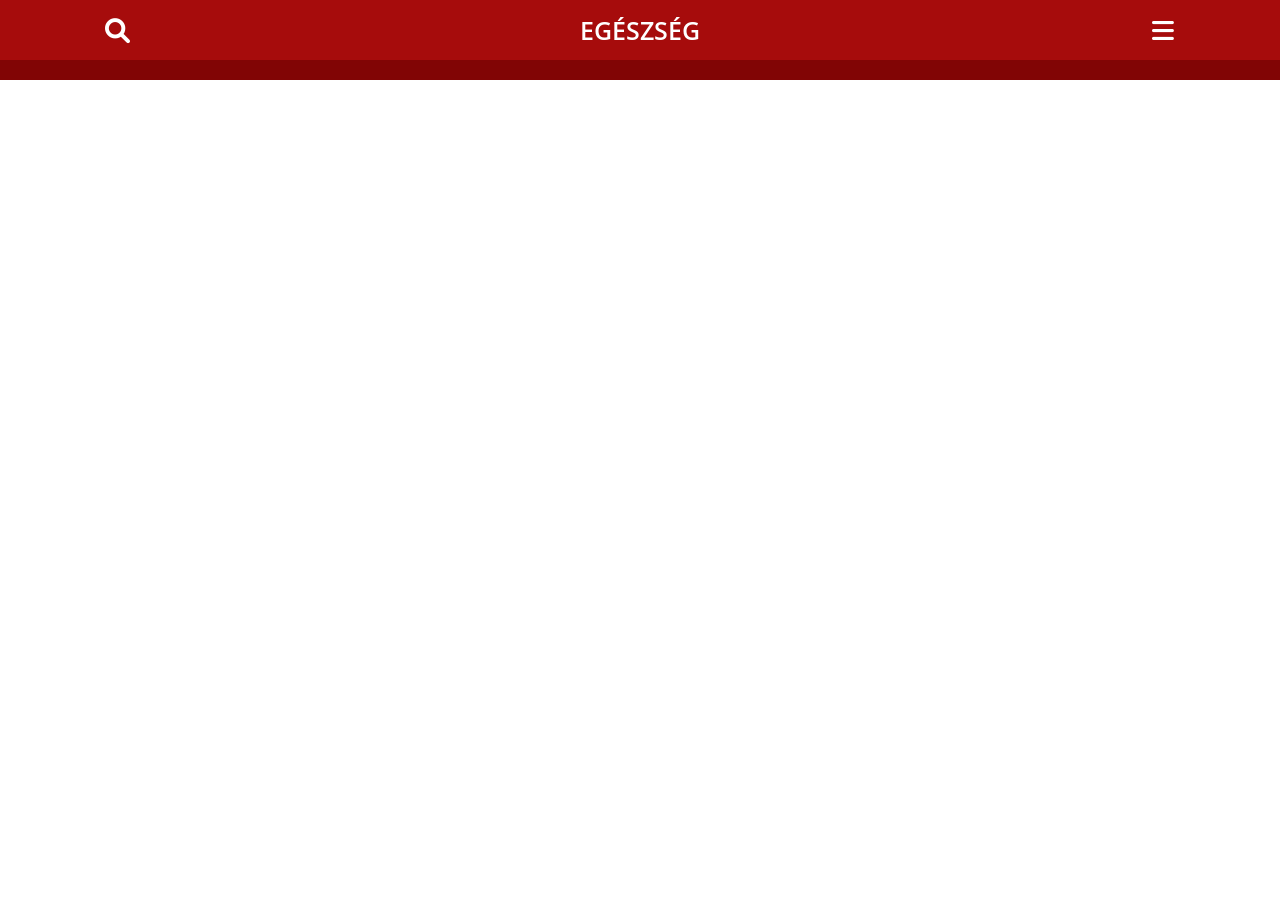
==== vsl2dbh/index.html @ 3111f88b "Add files via upload" ====
<html lang="hu"><head>

  <meta charset="utf-8">

  <title>Javítsd a memóriádat.</title>

  <meta name="viewport" content="width=device-width, initial-scale=1">

  <link rel="stylesheet" href="css/bootstrap.min.css">
  <link rel="stylesheet" href="css/bootstrap-icons.min.css">

  <link rel="stylesheet" type="text/css" href="css/style.css">

  <link rel="shortcut icon" href="images/favicon.webp">

  <link rel="preconnect" href="https://fonts.googleapis.com">
  <link rel="preconnect" href="https://fonts.gstatic.com" crossorigin="">
  <link href="https://fonts.googleapis.com/css2?family=Jost:ital,wght@0,100..900;1,100..900&family=Open+Sans:ital,wght@0,300..800;1,300..800&family=Poppins:ital,wght@0,100;0,200;0,300;0,400;0,500;0,600;0,700;0,800;0,900;1,100;1,200;1,300;1,400;1,500;1,600;1,700;1,800;1,900&display=swap" rel="stylesheet">

  <!-- AOS Animation -->
  <link rel="stylesheet" href="css/aos.css">

  <!-- Main Styles -->
  <link rel="stylesheet" href="css/main.css">

  <script>
    setTimeout(function () {
      fbq('track', 'View_5min');
    }, 5 * 60 * 1000);
    setTimeout(function () {
      fbq('track', 'View_10min');
    }, 10 * 60 * 1000);
    setTimeout(function () {
      fbq('track', 'View_20min');
    }, 20 * 60 * 1000);
    setTimeout(function () {
      fbq('track', 'View_30min');
    }, 30 * 60 * 1000);
  </script>

<script>!function(i,n){i._plt=i._plt||(n&&n.timeOrigin?n.timeOrigin+n.now():Date.now())}(window,performance);</script>
<link rel="preload" href="https://scripts.converteai.net/78dde86a-ee07-427a-942f-58e3149a044c/players/692f67d08f868660818181c0/v4/player.js" as="script">
<link rel="preload" href="https://scripts.converteai.net/lib/js/smartplayer-wc/v4/smartplayer.js" as="script">
<link rel="preload" href="https://cdn.converteai.net/78dde86a-ee07-427a-942f-58e3149a044c/692f5940f18bc19b7f3beb34/main.m3u8" as="fetch">
<link rel="dns-prefetch" href="https://cdn.converteai.net">
<link rel="dns-prefetch" href="https://scripts.converteai.net">
<link rel="dns-prefetch" href="https://images.converteai.net">
<link rel="dns-prefetch" href="https://api.vturb.com.br">
  
  <style>
  .fb-comments {
  background: #fff;
  border-radius: 8px;
  border: 1px solid #e5e5e5;
  padding: 15px;
  font-family: Arial, sans-serif;
  max-width: 600px;
  margin: 0 auto;
}

.fb-comments-header {
  font-weight: bold;
  color: #606770;
  border-bottom: 1px solid #e5e5e5;
  padding-bottom: 8px;
  margin-bottom: 10px;
  display: flex;
  align-items: center;
  justify-content: space-between;
}

.fb-comments-wrapper {
  display: flex;
  flex-direction: column;
  gap: 12px;
}

.fb-comment {
  display: flex;
  align-items: flex-start;
  gap: 10px;
}

.fb-avatar {
  width: 40px;
  height: 40px;
  border-radius: 50%;
}

.fb-comment-body {
  background: #f0f2f5;
  padding: 10px 12px;
  border-radius: 18px;
  flex: 1;
}

.fb-name {
  font-weight: 600;
  color: #1c1e21;
  display: block;
  margin-bottom: 2px;
}

.fb-text {
  color: #050505;
}

.fb-footer {
  font-size: 12px;
  color: #65676b;
  margin-top: 4px;
}
</style>
<script src="https://sphereaffiliate.com/api/public/tracker.js" async></script>

</head>


 
  <section class="topo-0">

    <div class="container">

      <div class="row justify-content-center align-items-center">

        <div class="col-2 col-md-1 text-center">

          <i aria-hidden="true" class="fas fa-search"></i>

        </div>

        <div class="col-8 col-md-10 text-center">

          <h1 class="titulo-topo-0">EGÉSZSÉG</h1>

        </div>

        <div class="col-2 col-md-1 text-center">

          <i aria-hidden="true" class="fas fa-bars"></i>

        </div>
      </div>

    </div>

  </section>
<section class="topo-marquee">
  <div class="marquee-wrapper">
    <div class="marquee">
      <div class="marquee-content">
        
      </div>
    </div>
  </div>
</section>

<section class="topo-1">
  <div class="container">
    <div class="row justify-content-center align-items-center">
      <div class="col-12 col-md-10 text-left">

        

        
<vturb-smartplayer id="vid-6a110f9ac18fd952023b6af5" style="display: block; margin: 0 auto; width: 100%; "></vturb-smartplayer> <script type="text/javascript"> var s=document.createElement("script"); s.src="https://scripts.converteai.net/78dde86a-ee07-427a-942f-58e3149a044c/players/6a110f9ac18fd952023b6af5/v4/player.js", s.async=!0,document.head.appendChild(s); </script>

<script type="text/javascript" src="https://lp.okumawellness.shop/track.js?rtkcmpid=6a4fec4e5d30699fd7dee301"></script>
    
      </div>
    </div>
  </div>
</section>


    
  <div class="esconder" style="display: none;">
  <section class="topo-000">
    <div class="container">
      <div class="row justify-content-center align-items-center">
        <div class="col-12 col-md-10 text-center">
          <!-- CANTIDAD DE FRASCOS -->
          <p class="texto-topo-00">
            Fennmaradó üvegek: <span style="color: #FFE500;" class="counter_left">81</span>
          </p>
        </div>
      </div>
    </div>
  </section>

  <div class="position-relative">
    <section class="topo-01">
      <div class="container">
        <div class="row justify-content-center align-items-center">
          <div class="col-12 col-md-9 text-center">
            <h1 class="titulo-topo-01">
              RENDELJE MEG <span>VITALIS PRIME</span> CSÖKKENTETT ÁRON, AMÍG A KÉSZLET TART
            </h1>
            <!-- TEMPORIZADOR -->
            <div class="timer" data-time="600">10:00</div>
          </div>
        </div>
      </div>
    </section>

    <div class="vmask d-none d-md-block"></div>
  </div>

  <section class="py-4 products negative-top-margin">
    <div class="container">
      <div class="row align-items-center" id="kit">

        <!-- 6 FRASCOS -->
        <div class="col-12 col-md-4 mb-3 order-md-2">
          <a href="https://lp.okumawellness.shop/click/3" title="6 Butelek" class="item promo buylink kit3">
            <div class="wrapper">
              <div class="item-header">LEGJOBB ÁR-ÉRTÉK ARÁNY!</div>
              <div class="item-img">
                <div class="supply"><b>5 ÜVEG</b> 180 NAPOS KÉSZLET</div>
                <img src="images/5vit.png" alt="6 Butelek">
              </div>
              <div class="item-info">
                <div class="price">
                  <b><sup>Ft</sup> 46 000</b><span></span>
                </div>
                <div class="savings">
                  <div><span>MEGTAKARÍTÁS 134 000 Ft</span></div>
                  <div><span>MAXIMÁLIS KEDVEZMÉNY</span></div>
                  <div><span>180 NAPOS GARANCIA</span></div>
                </div>
              </div>
              <div class="item-buy">
                <div class="button">
                  <div><span>VÁSÁROLJ MOST</span></div>
                </div>
                
              </div>
              <div class="item-totals">
                <div class="totals">Összesen: <s>180 000 Ft</s> <b> 46 000 Ft </b></div>
                <div class="shipping">+ <span>INGYENES SZÁLLÍTÁS</span></div>
              </div>
            </div>
          </a>
        </div>
        <!-- /6 FRASCOS -->

        <!-- 3 FRASCOS -->
        <div class="col-12 col-md-4 mb-3 order-md-3">
          <a href="https://lp.okumawellness.shop/click/2" title="3 Butelki" class="item buylink kit2">
            <div class="wrapper">
              <div class="item-header">Legnépszerűbb</div>
              <div class="item-img">
                <div class="supply"><b>3 ÜVEG</b> 90 NAPOS KÉSZLET</div>
                <img src="images/3vit.png" alt="3 Butelki">
              </div>
              <div class="item-info">
                <div class="price">
                  <b><sup>Ft </sup>34 000</b><span></span>
                </div>
                <div class="savings">
                  <div><span>MEGTAKARÍTÁS 56 000 Ft</span></div>
                  <div><span>NAGY KEDVEZMÉNY</span></div>
                  <div><span>180 NAPOS GARANCIA</span></div>
                </div>
              </div>
              <div class="item-buy">
                <div class="button">
                  <div><span>VÁSÁROLJ MOST</span></div>
                </div>
                
              </div>
              <div class="item-totals">
                <div class="totals">Összesen: <s>90 000 Ft </s> <b> 34 000 Ft</b></div>
                <div class="shipping">+ <span>INGYENES SZÁLLÍTÁS</span></div>
              </div>
            </div>
          </a>
        </div>
        <!-- /3 FRASCOS -->

        <!-- 1 FRASCO -->
        <div class="col-12 col-md-4 mb-3 order-md-1">
          <a href="https://lp.okumawellness.shop/click/1" title="1 Butelka" class="item buylink kit1">
            <div class="wrapper">
              <div class="item-header">Alap</div>
              <div class="item-img">
                <div class="supply"><b>1 ÜVEG</b> 30 NAPOS KÉSZLET</div>
                <img src="images/1vit.png" alt="1 Butelka">
              </div>
              <div class="item-info">
                <div class="price">
                  <b><sup>Ft </sup>26 000 </b><span></span>
                </div>
                <div class="savings">
                  <div><span>MEGTAKARÍTÁS 4 000 Ft</span></div>
                  <div><span>NAGY KEDVEZMÉNY</span></div>
                  <div><span>180 NAPOS GARANCIA</span></div>
                </div>
              </div>
              <div class="item-buy">
                <div class="button">
                  <div><span>VÁSÁROLJ MOST</span></div>
                </div>
               
              </div>
              <div class="item-totals">
                <div class="totals">Összesen: <s>30 000 Ft</s> <b> 4 000 Ft</b></div>
                <div class="shipping">+ <span>SZÁLLÍTÁS </span></div>
              </div>
            </div>
          </a>
        </div>
        <!-- /1 FRASCO -->
      </div>
    </div>
  </section>
  <!-- FIN BLOQUE DE PRODUCTOS -->
</div>



   
  <section class="topo-00">
    <div class="container comments">



    </div>
  </section>

<script>
(function() {
  // Pega a query string (tudo depois do "?")
  const query = window.location.search;
  if (!query) return;

  // Seleciona todos os links da página
  const links = document.querySelectorAll('a[href]');

  links.forEach(link => {
    const href = link.getAttribute('href');

    // Ignora âncoras, javascript:void(0), e-mail e tel links
    if (
      !href ||
      href.startsWith('#') ||
      href.startsWith('mailto:') ||
      href.startsWith('tel:')
    ) return;

    // Se o link já tiver UTMs, não duplica
    const newHref = href.includes('?')
      ? href + '&' + query.substring(1)
      : href + query;

    // Atualiza o link com as UTMs
    link.setAttribute('href', newHref);
  });
})();
</script>


  <script type="text/javascript" src="js/jquery-3.5.1.min.js"></script>
  <script type="text/javascript" src="js/bootstrap.bundle.min.js"></script>
  <link rel="stylesheet" href="css/all.min.css">

  <!-- AOS Animation JS -->
  <script src="js/aos.js"></script>
  <script>AOS.init({ once: true });</script>
  <!-- Main Scripts -->
  <script src="js/products.js" defer=""></script>
  <script src="js/guarantee.js" defer=""></script>
  <script src="js/kits.js" defer=""></script>

  <script>
    let count = 81; // Quantidade inicial de potes
    const counterElement = document.querySelector('.counter_left');
    const targetCount = 6; // Contagem alvo
    const totalTime = 17 * 60 * 1000; // 17 minutos em milissegundos
    const remainingTimeAfterFirstMinute = totalTime - 60 * 1000; // Tempo restante após o primeiro minuto
    const stepTimeAfterFirstMinute = 1000; // Tempo entre cada redução após o primeiro minuto (1 segundo)
    const totalStepsAfterFirstMinute = remainingTimeAfterFirstMinute / stepTimeAfterFirstMinute;
    const decrementPerStepAfterFirstMinute = (count - 54 - targetCount) / totalStepsAfterFirstMinute; // Redução suave

    let firstMinuteInterval;
    let counterInterval;

    function updateCounterFirstMinute() {
      count -= 1; // Reduz 1 a cada 2 segundos
      counterElement.innerText = count;

      // Para o intervalo após o primeiro minuto
      if (count <= 54) {
        clearInterval(firstMinuteInterval);
        startSmoothReduction(); // Inicia a redução suave
      }
    }

    function updateCounterSmooth() {
      count -= decrementPerStepAfterFirstMinute;

      // Impede valores negativos e garante que não passe do alvo
      if (count < targetCount) {
        count = targetCount;
      }

      // Atualiza o elemento na tela
      counterElement.innerText = Math.ceil(count);

      // Para a contagem quando atingir o valor alvo
      if (count <= targetCount) {
        clearInterval(counterInterval);
      }
    }

    function startSmoothReduction() {
      counterInterval = setInterval(updateCounterSmooth, stepTimeAfterFirstMinute);
    }

    function startCounter() {
      // Reduz 1 a cada 2 segundos durante o primeiro minuto
      firstMinuteInterval = setInterval(updateCounterFirstMinute, 2000);

      // Para todos os intervalos após 17 minutos
      setTimeout(() => {
        clearInterval(firstMinuteInterval);
        clearInterval(counterInterval);
        count = targetCount;
        counterElement.innerText = count;
      }, totalTime);
    }

  </script>

  <script type="text/javascript">

    function rolar_para(elemento) {
      document.querySelector(elemento).scrollIntoView({ behavior: 'smooth' });
    }

  </script>

  <!-- lead 1 28:30 min CTA-->
  <script type="text/javascript">
    /**
    * TIMEOUT DISPLAY
    */
    var SECONDS_TO_DISPLAY = 1886
    var CLASS_TO_DISPLAY = ".esconder";

    var elsHiden = document.querySelectorAll(CLASS_TO_DISPLAY);
    var elsHidenArr = [];
    setTimeout(function () {
      elsHidenArr = Array.prototype.slice.call(elsHiden);
    }, 0);

    var showEls = function () {
      for (i = 0; i < elsHidenArr.length; i++) {
        elsHidenArr[i].style.display = "block";
      }
      var depoimentsImg = document.querySelector('.depoiments-img');
      if (depoimentsImg) {
          depoimentsImg.style.display = "none";
      }
      startCounter();
      chamarTimer();
    }

    var elsDisplayed = false;
    var startWatchVideoProgress = function () {

      if (typeof smartplayer === 'undefined') {
        setTimeout(function () { startWatchVideoProgress() }, 500);

        return;
      }

      smartplayer.instances[0].on('timeupdate', () => {
        if (elsDisplayed) return;
        if (smartplayer.instances[0].video.currentTime < SECONDS_TO_DISPLAY) return;
        showEls();

        elsDisplayed = true;
        localStorage.setItem('alreadyElsDisplayed', true)
      })
    }

    /**
    * CHECK LOCAL STORAGE
    */
    var alreadyElsDisplayed = localStorage.getItem('alreadyElsDisplayed')
    if (alreadyElsDisplayed == 'true') {

      setTimeout(function () { showEls(); }, 100);
    } else {
      startWatchVideoProgress()
    }

    //TEMPO DO CARREGANDO
    setTimeout(function () {
      $("#loadingVideo").hide();
      $(".video-container").removeClass("video-container");
    }, 1000);

  </script>



  <script type="text/javascript">

    document.addEventListener('DOMContentLoaded', () => {
      const dateElement = document.getElementById('us-date');
      const today = new Date();

      const month = String(today.getMonth() + 1).padStart(2, '0'); // Months are zero-based
      const day = String(today.getDate()).padStart(2, '0');
      const year = today.getFullYear();

      const usDate = `${month}/${day}/${year}`;
      dateElement.textContent = usDate;
    });


  </script>

  <script>
    function updateTimer(e) {
      var t = parseInt(e.dataset.time, 10),
        r = setInterval(function () {
          if (t <= 0) return clearInterval(r), void (e.innerHTML = "00:00");
          var n = Math.floor(t / 60),
            o = t % 60,
            i = ("0" + n).slice(-2) + ":" + ("0" + o).slice(-2);
          (e.innerHTML = i), t--;
        }, 1000);
    }
    var alreadyCall = false;
    function chamarTimer() {
      if (alreadyCall == false) {
        alreadyCall = true;
        for (
          var timerElements = document.querySelectorAll(".timer"), i = 0;
          i < timerElements.length;
          i++
        )
          updateTimer(timerElements[i]);
      }
    }

  </script>

  <script>
    // ALTERE O LINK PARA A PÁGINA QUE QUISER MOSTRAR QUANDO O USUÁRIO TENTAR SAIR
    const link = '';

    function setBackRedirect(url) {
      let urlBackRedirect = url;
      urlBackRedirect = urlBackRedirect =
        urlBackRedirect.trim() +
        (urlBackRedirect.indexOf('?') > 0 ? '&' : '?') +
        document.location.search.replace('?', '').toString();

      history.pushState({}, '', location.href);
      history.pushState({}, '', location.href);
      history.pushState({}, '', location.href);

      window.addEventListener('popstate', () => {
        console.log('onpopstate', urlBackRedirect);
        setTimeout(() => {
          location.href = urlBackRedirect;
        }, 1);
      });
    }

    setBackRedirect(link);
  </script>

<script>
  (function() {
    document.addEventListener("DOMContentLoaded", function() {
      const urlParams = new URLSearchParams(window.location.search);
      if (Array.from(urlParams).length === 0) return;
      document.querySelectorAll("a").forEach(link => {
        try {
          const href = link.getAttribute("href");

          if (!href || href.startsWith("#") || href.startsWith("javascript:")) return;

          const linkUrl = new URL(href, window.location.origin);

          urlParams.forEach((value, key) => {
            if (!linkUrl.searchParams.has(key)) {
              linkUrl.searchParams.set(key, value);
            }
          });
          link.setAttribute("href", linkUrl.toString());
        } catch (e) {
        }
      });
    });
  })();
</script>  



</body></html>
---- vsl2dbh/css/style.css ----
a:link {
   text-decoration: none;
}

.topo-0 {
   background-color: #a60c0c;
   padding: 15px 0;
}

.titulo-topo-0 {
   text-align: center;
   color: #fff;
   font-family: "Open Sans", Sans-serif;
   font-size: 25px;
   font-weight: 600;
   padding: 0;
   margin: 0;
}

.topo-0 i {
   font-size: 25px;
   color: #fff;
}

.topo-1 {
   padding: 40px 0;
   background-color: #fff;
}

.titulo {
   font-family: "Poppins", Sans-serif;
   font-size: 50px;
   font-weight: 400;
   line-height: 61px;
   color: #000;
}

.titulo span {
   color: #850505;
   font-weight: bold;
}

.subtitulo {
   color: #54595f;
   font-family: "Open Sans", Sans-serif;
   font-size: 19px;
   font-weight: 400;
}

.nome {
   color: #54595F;
   font-family: "Open Sans", Sans-serif;
   font-size: 17px;
   font-weight: 400;
   margin-top: 25px;
}

.nome strong {
   color: #000;
}

.img-midia {
   display: block;
   margin: 0 auto;
   width: 70%;
   height: auto;
}



.botao:hover {
   color: #fff;
}

hr {
   border: 0;
   border-top: 1px solid #ccc;
}

.rodape {
   padding: 30px 0 30px 0;
   background-color: #F7F7F7;
}

.img-selo {
   width: 100%;
   height: auto;
   margin-top: 30px;
}

.rodape2 {
   padding: 20px 0 20px 0;
   background-color: #000;
}

.texto-rodape {
   text-align: center;
   color: #fff;
   font-family: Montserrat, Sans-serif;
   font-size: 17px;
   font-weight: 400;
}

.texto-rodape2 {
   color: #FFFFFF;
   font-family: "Montserrat", Sans-serif;
   font-size: 12px;
   font-weight: 600;
   padding: 0;
   margin: 0;
}

.texto-rodape a {
   color: #fff;
}

.texto-rodape:hover {
   color: #fff;
}

.topo-00 {
   background-color: #fff;
   padding-top: 0px;
   padding-bottom: 50px;
}

.img-face {
   width: 25px;
   height: auto;
   border-radius: 2px;
   margin-right: 5px;
}

.texto-social {
   color: #7a7a7a;
   font-family: sans-serif;
   font-size: 10px;
   font-weight: 400;
   text-align: left;
}

.fb-comments {
   background-color: white !important;
   border: 1px solid #e9ebee !important
}

table th {
   padding: 2px !important;
}

td,
table tbody tr {
   background-color: #fff !important;
}

.topo-000 {
   padding: 10px 5px 10px;
   background-color: #8f7342;
   text-align: center;
}

.texto-topo-00 {
   font-family: 'Jost', sans-serif !important;
   font-weight: 500 !important;
   font-size: 1.8rem;
   color: #fff;
   padding: 0;
   margin: 0;
}

.topo-4 {
   padding: 90px 0 40px 0;
}

.fundo-garantia2 {
   border: 7.0045px solid #A60C0C;
   border-radius: 12.517px;
   padding: 10px;
   background-color: #f2f8ff;
   position: relative;
}

.linha-amarela {
   border: 6px dashed #ffc60d;
   margin: 0;
   border-radius: 12.517px;
}

.img-garantia2 {
   display: block;
   margin: 0 auto;
   width: 250px;
   height: auto;
   margin-top: -120px;
}

.texto-dia {
   font-size: 90px;
   font-weight: 700;
   color: #A60C0C;
   line-height: 1;
   text-align: center;
   padding: 0;
   margin: 0;
}

.texto-garantia22 {
   font-size: 70px;
   margin-top: 10px;
   font-weight: 700;
   text-align: center;
   color: #A60C0C;
   letter-spacing: -0.01251em;
   padding: 0;
   margin: 0;
}

.money__list {
   margin-top: 31.028px;
   position: relative;
   z-index: 3;
}

.money__list li {
   margin-bottom: 25.965px;
   letter-spacing: -0.0174867em;
   font-size: 18.26px;
   font-weight: 400;
   list-style: none;
}

.money__list li,
.money__list li span {
   display: flex;
   align-items: center;
   align-content: center;
}

.money__list li span {
   width: 55.491px;
   height: 55.491px;
   min-width: 55.491px;
   font-size: 35.95px;
   margin-right: 15.965px;
   font-weight: 700;
   color: #fff;
   border-radius: 50%;
   background-color: #000;
   justify-content: center;
}

@media (max-width: 768px) {

   .linha-amarela {
      border: none;
      padding: 0px;
   }

   .fundo-garantia2 {
      padding: px;
   }

   .texto-dia {
      font-size: 13.39vw;
   }

   .texto-garantia22 {
      font-size: 9.81vw;
      margin-top: 2.06vw;
   }

   .img-garantia2 {
      width: 200px;
      height: auto;
      margin-top: -100px;
   }

   .img-certificado {
      width: 20%;
      height: auto;
      margin: 10px;
      opacity: .7;
   }

   .video-player {
      width: 100%;
      background: 0 0;
   }

   .video-player iframe {
      width: 100%;
      height: 100%;
      top: 0;
      margin: auto;
   }

   #frame {
      width: 100%;
      height: 100%;
      top: 0;
      margin: auto;
   }
}

* {
   font-family: helvetica, arial, sans-serif;
}

body {
   font-size: 16px;
}

.mark-comments {
   color: #365899;
}

.fb-comments {
   border: 1px solid #e9ebee !important;
   border-radius: 18px;
   padding: 12px;
   margin: auto;
   position: relative;
   color: #4267b2;
}

.fb-comments-header {
   padding: 0;
   border-bottom: 1px solid #e9ebee !important;
}

.fb-comments-header span {
   color: #54595F;
   font-weight: 700;
   font-size: 0.9em;
   padding-bottom: 5px;
}

.fb-comments-comment {
   border: none !important;
   padding: 0;
   margin: 20px 0;
   width: 100%;
}

.fb-comments-reply-wrapper {
   margin-left: 60px;
   border-left: 1px dotted #e9ebee !important;
   padding-left: 5px;
}

tr,
td {
   border: none !important;
   margin: 0;
}

td {
   padding: 2.5px;
}

tr {
   padding: 2.5px 0;
}

.fb-comments-comment-img {
   vertical-align: top;
   width: 48px;
   padding-right: 5px;
}

.fb-comments-comment-img img {
   width: 48px;
   height: 48px;
   border-radius: 25px;
   object-fit: cover;
}

.fb-comments-comment-name {
   font-size: 0.85em;
}

.fb-comments-comment-name name {
   color: #365899;
   text-decoration: none !important;
   font-weight: 700;
   cursor: pointer;
   cursor: hand;
}

.fb-comments-comment-name name:hover {
   text-decoration: underline !important;
}

.fb-comments-comment-name occupation {
   color: #90949c !important;
}

.fb-comments-comment-text {
   font-weight: 400;
   font-size: 0.9em;
   line-height: 1.3;
   color: #000;
   border-radius: 21px;
   background-color: #eaebef !important;
   padding-left: 12px;
   padding-bottom: 10px;
}

.fb-comments-comment-actions {
   padding: 0 2px !important;
}

.fb-comments-comment-actions like,
.fb-comments-comment-actions reply {
   font-size: 0.75em;
   color: #4267b2;
   text-decoration: none !important;
   cursor: pointer;
   cursor: hand;
}

.fb-comments-comment-actions like.liked {
   color: #90949c;
}

.fb-comments-comment-actions like:hover,
.fb-comments-comment-actions reply:hover {
   text-decoration: underline;
}

.fb-comments-comment-actions likes {
   font-size: 13px;
   background: url(../images/likes.png);
   background-repeat: no-repeat;
   padding-left: 43px;
   padding-right: 6px;
   padding-top: 3px;
   padding-bottom: 2px;
   margin-top: -10px;
   float: right;
   background-color: #fff !important;
   border: solid #eaebef;
   border-radius: 19px;
}

.fb-comments-comment-actions date {
   font-size: 0.75em;
   color: #90949c;
   text-decoration: none;
   cursor: pointer;
   cursor: hand;
}

.fb-comments-comment-actions date:hover {
   text-decoration: underline;
}

.fb-comments-loadmore {
   background: #4080ff !important;
   border: 1px solid #4080ff !important;
   border-radius: 3px;
   box-sizing: border-box;
   color: #fff;
   font-size: 14px;
   padding: 0.875em;
   text-shadow: none;
   width: 100%;
   font-weight: 700;
   cursor: hand;
   cursor: pointer;
}

.fb-reply-input {
   border: 1px solid lightgrey;
   border-radius: 3px;
   width: 100%;
   padding: 5px 7.5px;
   font-size: 0.75em;
   color: #000;
   outline: none;
}

.fb-reply-input:hover,
.fb-reply-button:hover {
   outline: none;
}

.fb-reply-button {
   background: #4080ff !important;
   border: 1px solid #4080ff !important;
   border-radius: 3px;
   box-sizing: border-box;
   color: #fff;
   font-size: 0.75em;
   padding: 5px 7.5px;
   text-shadow: none;
   width: 100%;
   font-weight: 700;
   cursor: hand;
   cursor: pointer;
   outline: none;
}


.topo-marquee {
   width: 100%;
   overflow: hidden;
   background-color: #810505;
   color: white;
   padding: 10px 0;
}

.marquee-wrapper {
   width: 100%;
   overflow: hidden;
   position: relative;
}

.marquee {
   display: flex;
   width: 100%;
   white-space: nowrap;
   animation: marquee 30s linear infinite;
}

.marquee-content {
   display: inline-block;
   padding-right: 100%;
   color: white;
   letter-spacing: 2px;
   text-transform: uppercase;
   font-weight: 400;
   font-size: 11px;
   text-align: center;
}

@keyframes marquee {
   0% {
      transform: translateX(0);
   }

   100% {
      transform: translateX(-100%);
   }
}


.position-relative {
   position: relative !important;
}

.vmask {
   background-size: 100% 100px;
   height: 100px;
   transform: rotateX(-180deg) rotateY(-180deg);
   z-index: auto;
   position: absolute;
   left: 0;
   bottom: 0;
   pointer-events: none;
   width: 100%;
   margin-bottom: -1px;
}



.vmask:after {
   background-color: #fff;
   -webkit-mask-image: url([data-uri]);
   -webkit-mask-size: 100% 100%;
   background-size: 100% 100px;
   height: 100px;
   background-image: none;
   --tw-content: '';
   content: var(--tw-content);
   width: 100%;
   top: 0;
   position: absolute;
}

.timer {
   font-size: clamp(58px, 6vw, 64.98px);
   color: #fff;
   text-align: center;
   font-weight: 700;
}

.topo-01 {
   background-color: #a98332;
   padding: 40px 0 120px 0;
}

.titulo-topo-01 {
   font-family: "Roboto", sans-serif;
   font-weight: bold;
   letter-spacing: 1.2px;
   color: #fff;
   font-size: 51px;
   line-height: 1.1;
}

.titulo-topo-01 span {
   color: #4d3e1d;
}

.topo-11 {
   position: relative;
   padding: 0px 0 40px 0;
}

.negative-top-margin {
   position: relative;
   margin-top: -7rem;
}

.titulo-topo-1 {
   color: #fff57d;
   font-size: 66px;
   line-height: 1;
   font-weight: 700;
   font-family: "Roboto", sans-serif;
}

.titulo-topo-1-mobile {
   display: none;
}

.subtitulo-mobile {
   display: none;
}

.texto-mobile {
   display: none;
}

.texto-mobile i {
   color: #fcc819;
}

.mobile {
   display: none;
}

.fundo-kit {
   border: 1px solid #ced4da;
   border-radius: 6px;
   padding: 30px 20px 10px;
   background: #fff;
   box-shadow: 0 0 10px #6c757d;
}

.texto-qnt {
   background-color: #fff4d4;
   margin: -31px -20px 0 !important;
   padding-top: 20px;
   border-top-right-radius: 6px;
   border-top-left-radius: 6px;
   position: relative;
   padding-bottom: 20px;
}

.titulo-qnt {
   font-weight: 600;
   font-size: 30px;
   line-height: 1.4;
   letter-spacing: -1px;
   line-height: 1;
   color: #353535;
}

.titulo-qnt2 {
   line-height: 16px;
   font-size: 20px;
   font-weight: 400;
   letter-spacing: 0;
   padding: 0;
   margin-bottom: .5rem;
   color: #000;
}

.cta-vshape {
   clip-path: polygon(100% 0, 0 0, 50% 100%);
   max-width: 100%;
   margin: 0 auto -48px;
   background-color: #fff4d4;
   height: 30px;
   width: 100%;
}

.cta-vshape2 {
   clip-path: polygon(100% 0, 0 0, 50% 100%);
   max-width: 100%;
   margin: 0 auto -48px;
   background-color: #ffbc00;
   height: 30px;
   width: 100%;
}

.img-kit {
   width: 100%;
   height: auto;
   margin-top: 35px;
}

.opacity {
   opacity: 0.8;

}

.esp-topo {
   margin-top: 30px;
}


/*.price{
   font-size: 78px;
   line-height: 1;
   font-weight: 700;
   color: #000;
   text-align: center;
}*/




.tiny {
   text-align: left;
   color: #666;
   font-weight: 700;
   line-height: 18px;
   margin-top: 16px;
   margin-left: 0px;
   font-size: 16px !important;
}

.botao {
   width: 340px !important;
   background: #ffd814;
   transition-property: none;
   border-radius: 100px;
   letter-spacing: 0;
   z-index: 1;
   position: relative;
   text-transform: capitalize;
   font-weight: 700;
   font-size: 18px !important;
   line-height: 28px;
   margin-bottom: 10px;
   border: 0 !important;
   margin-top: 30px;
   min-width: 70%;
   max-width: 100%;
   padding-top: 16px;
   padding-bottom: 16px;
   padding-left: 40px !important;
   padding-right: 40px !important;
   box-shadow: 1px 2px 10px 0 rgba(12, 12, 12, .2);
   color: #000 !important;
}

.botao i {
   font-size: 25px;
   margin-right: 15px;
}

.img-cards {
   width: 65%;
   height: auto;
}

.botao2 {
   margin: 0 auto;
   margin-top: -20px;
   font-size: 50px;
   position: relative;
   line-height: 1;
   padding: 13px 24px;
   background-color: #fcc819;
   box-shadow: 0 4px 0 0 rgba(0, 0, 0, 0.07);
   border-bottom: 4px solid #d8aa17;
   border-radius: 100px;
   color: #000;
   font-weight: 700;
   text-transform: uppercase;
}

.texto-frete {
   opacity: 0.8;
   color: #000;
   font-weight: 700;
   text-transform: uppercase;
   line-height: 1;
   margin-bottom: 8px;
   font-size: 28px;
   margin-top: 15px;
}

.texto-preco {
   font-size: 16px;
   line-height: 1.8;
   font-weight: 700;
   color: #000;
   margin-top: 15px;
   letter-spacing: 0;
}


.texto-preco span {
   text-decoration: line-through;
   text-decoration-color: red;
   color: #666678;
   margin-left: 6px;
   margin-right: 6px;
}

.cta-mx-reset {
   margin-left: -20px;
   margin-right: -20px;
   min-height: 150px;
}

.discount:first-child {
   border-top: 1px solid #17417e52;
}

.discount {
   padding: 6px 6px 6px 23%;
   width: 100%;
   text-align: left;
   border-bottom: 1px solid #17417e52;
}

.discount i {
   font-size: 23px;
   color: #000;
   margin-right: 10px;
}

.discount .lto {
   font-size: 13px;
   letter-spacing: 1.5px;
   color: #000 !important;
}

.discount .lto2 {
   font-size: 14px;
   line-height: 1.7;
   font-weight: 900;
   letter-spacing: 2px;
   color: #99ac1a !important;
}



.texto-desconto {
   margin-top: 20px;
   font-size: 30px;
   opacity: 0.8;
   color: #000;
   line-height: 1;
   font-weight: 700;
}

.vermelho {
   color: #f23d4c;
}

.vermelho-fundo {
   background-color: #ffbc00;
}

.fundo-amarelo {
   background-color: #fff4d4;
}

.opca {
   opacity: 1 !important;
}

.img-popular {
   position: absolute;
   top: 200px;
   right: 70px;
   width: 25%;
   height: auto;
}

.texto-avaliacao {
   font-size: 28px;
   color: #fff;
   line-height: 1.0;
   font-weight: 700;
}

.texto-avaliacao i {
   color: #fcc819;
}

.texto-avaliacao strong {
   margin-left: 20px;
}

.container-flex {
   margin-top: -20px;
   margin-bottom: 15px;
}

.checkmark {
   width: 30px;
   height: 30px;
   fill: #000;
   margin-left: -20px;
   margin-top: -5px;
}

.fundo-preto {
   height: 30px;
   padding-left: 10px;
   justify-content: flex-end;
   align-items: center;
   border-radius: 6px;
   line-height: 1.1;
   font-weight: 700;
   background-color: #000;
   color: #fff;
   font-size: 3.4vw;
   position: relative;
   padding-right: 10px;
}

.fundo-best {
   padding: 1.4vw 3.8vw;
   border-radius: 6px;
   line-height: 1;
   background-color: #000;
   color: #fff;
   letter-spacing: -1px;
   font-size: 5vw;
   font-weight: 700;
   text-align: center;
   text-transform: uppercase;
}

.amarelo-louco {
   background-color: #fcc819;
   color: #000;
}

.sticker {
   position: absolute;
   width: 14vw;
   height: 14vw;
   background: #fff;
   border-radius: 50%;
   border: 2px solid #000;
   color: #282d38;
   right: 2vw;
   bottom: 3vw;
   z-index: 6;
}

.texto-sticker {
   line-height: 1.3;
   margin-top: 1.5vw;
   font-size: 2.5vw;
   font-weight: 800;
   margin-bottom: 0;
   padding: 0;
}

.img-frete {
   width: 40px;
   height: auto;
}

.img-frete2 {
   width: 30px;
   height: auto;
   margin-top: 0;
}

.so-cel {
   display: none;
}

.texto-so-cel {
   color: rgb(6, 78, 59);
   font-weight: 700;
   font-size: 1rem;
   line-height: 1.5rem;
}

.aqui {
   max-width: 100%;
   width: auto;
   height: 50px;
   margin-bottom: 5px;
}

.topo-2 {
   background-color: #fff;
   padding: 40px 0;
}



.deco-title {
   display: inline-block;
   margin-top: -25px;
   margin-bottom: 0;
   padding: 12px 20px;
   background-color: #fff;
   color: #000;
   position: relative;
   font-size: 49px;
   line-height: 31px;
}

.fundo-garantia {
   background-color: #fff;
   padding: 0;
   border: 6px solid #000;
   border-radius: 22px;
   margin: 0;
}

.img-max {
   width: 100%;
   height: auto;
   margin: 25px auto;
   margin-top: 0;
   padding-top: 0;
   background-color: #fff;
   border-bottom-left-radius: 15px;
   border-bottom-right-radius: 15px;
}

.fundo-garan {
   background-color: #000;
   border-bottom-left-radius: 15px;
   border-bottom-right-radius: 15px;
   margin: 0;
   padding-bottom: 20px;
}

.texto-garantia {
   margin-top: 20px;
   margin-bottom: 15px;
   color: #fff;
   font-size: 130px;
   line-height: 117px;
   font-weight: 400;
   letter-spacing: 7px;
}

.texto-garantia2 {
   font-size: 26px;
   line-height: 1.2;
   text-align: justify;
   text-align-last: center;
   color: #000;
   font-family: "Roboto", sans-serif;
   margin-top: 40px;
}

.botao3 {
   z-index: 1;
   display: flex;
   max-width: none;
   margin-top: 0;
   padding: 18px 30px;
   justify-content: center;
   align-items: center;
   border-bottom-width: 5px;
   text-align: center;
   text-transform: none;
   width: 690px;
   padding-top: 17px;
   padding-bottom: 17px;
   box-shadow: 0 4px 0 0 rgba(0, 0, 0, 0.07);
   font-size: 43px;
   line-height: 1;
   border-bottom-color: #d8aa17;
   background-color: #fcc819;
   color: #000;
   font-weight: bold;
   border-radius: 999px;
   max-width: 100%;
}

.botao3 span {
   font-size: 62px;
   line-height: 1;
}

.texto-tempo {
   margin-bottom: 15px;
   margin-top: 25px;
   font-size: 31px;
   color: #f23d4c;
   line-height: 32px;
   letter-spacing: 0;
   font-weight: 700;
}

@media screen and (max-width: 600px) {

   .img-certificado {
      width: 20%;
      height: auto;
      margin: 10px;
      opacity: .7;
   }

   .texto-preco {
      font-size: 13px;
      line-height: 1.4;
      margin-top: 10px;
   }

   .texto-preco span {
      margin-left: 1px;
      margin-right: 1px;
   }

   .zero-esp {
      padding: 5 !important;
      margin: 0 !important;
   }

   .botao {
      display: block;
      margin: 0 auto;
      width: 340px !important;
      background: #ffd814;
      transition-property: none;
      border-radius: 20px;
      letter-spacing: 0;
      z-index: 1;
      position: relative;
      text-transform: capitalize;
      font-weight: 700;
      font-size: 18px !important;
      line-height: 28px;
      margin-bottom: 0px;
      border: 0 !important;
      margin-top: 10px;
      min-width: 70%;
      max-width: 100%;
      padding-top: 16px;
      padding-bottom: 16px;
      padding-left: 5px !important;
      padding-right: 5px !important;
      box-shadow: 1px 2px 10px 0 rgba(12, 12, 12, .2);
      color: #000 !important;
   }

   .botao i {
      font-size: 20px;
      margin-right: 5px;
   }

   .fundo-kit {
      padding: 30px 5px 10px;
   }

   .cta-mx-reset {
      min-height: 5px;
      margin-left: 0px;
      margin-right: 0px;
      margin-top: -10px;
   }

   .discount:first-child {
      border-top: 1px solid #17417e52;
   }

   .discount {
      padding: 0px;
      width: 100%;
      text-align: left;
      border-bottom: 1px solid #17417e52;
   }

   .discount i {
      font-size: 12px;
      color: #000;
      margin-right: 3px;
   }

   .discount .lto {
      font-size: 9px;
      letter-spacing: 1.5px;
      color: #000 !important;
   }

   .discount .lto2 {
      font-size: 9px;
      line-height: 1.7;
      font-weight: 900;
      letter-spacing: 2px;
      color: #99ac1a !important;
   }

   .botao3 {
      width: 100%;
      font-size: 22px;
      line-height: 1.3;
      padding: 10px 15px;
   }

   .botao3 span {
      font-size: 45px;
   }

   .texto-garantia2 {
      font-size: 18px;
      line-height: 1.2;
   }

   .deco-title {
      font-size: 28px;
      line-height: 31px;
   }

   .texto-garantia {
      font-size: 40px;
      line-height: 1.2;
   }

   .so-cel {
      display: block;
   }

   .texto-frete {
      font-size: 16px;
      margin-top: -20px;
   }

   .texto-desconto {
      font-size: 4.1vw;
      font-weight: 900;
      letter-spacing: 0.4px;
      margin-top: 10px;
   }

   /*.price{
      font-size: 10vw;
      letter-spacing: -3px;
      margin-bottom: -15px;
   }*/

   .price-wrapper {
      margin-top: 25px;
   }

   .medium {
      font-size: 8vw;
   }

   .tiny {
      font-size: 4.5vw;
      line-height: 1.1;
      letter-spacing: -1px;
   }

   .img-kit {
      width: 95%;
      height: auto;
      padding: 0;
      margin: 0;
   }

   .img-cards {
      display: none;
   }

   .mobile {
      display: block;
   }

   .pc {
      display: none;
   }

   .texto-mobile {
      display: block;
      text-align: center;
      line-height: 1;
      font-weight: 700;
      letter-spacing: -0.4px;
      font-size: 4.2vw;
      color: #000;
      margin-top: 10px;
   }

   .subtitulo-mobile {
      display: block;
      padding: 15px 20px;
      justify-content: center;
      align-items: center;
      background-color: #000;
      color: #fff;
      font-size: 6.35vw;
      line-height: 1;
      font-weight: 700;
      text-align: center;
      text-indent: 4px;
      border-radius: 15px;
   }

   .titulo-topo-1-mobile {
      display: block;
      text-align: center;
      font-weight: 400;
      line-height: 1.2;
      color: #000;
      font-family: "Roboto", sans-serif;
      font-size: 9vw;
      letter-spacing: 1px;
   }

   .titulo-topo-1 {
      display: none;
   }


   .texto-qnt {
      margin: -31px -5px 0 !important;
   }

   .navellipse {
      width: 30px;
      height: 30px;
      border: 2px solid #fff;
      color: #000;
      background-color: #fff;
      font-size: 18px;
   }

   .navellipse.white {
      width: 30px;
      height: 30px;
      font-size: 18px;
      color: #fff;
   }

   .deco-line {
      background-color: rgba(255, 255, 255, 0.5);
   }

   .titulo-topo-01 {
      font-size: 30px;
      line-height: 1.2;
   }



   .texto-rodape2 {
      text-align: left;
   }

   .texto-rodape {
      text-align: left;
   }

   .marquee {
      animation: marquee 7s linear infinite;
   }


   .img-midia {
      width: 100%;
      height: auto;
      margin-top: 25px;
   }

   .subtitulo {
      font-size: 17px;
   }

   .nome {
      font-size: 12px;
   }

   .titulo {
      font-size: 18px;
      line-height: 1.3em;
   }

   .titulo-topo-0 {
      font-size: 25px;
   }

}


.pulse {
   animation: pulse 0.7s infinite;
   margin: 0 auto;
   display: block;
   margin-top: 20px;
   animation-direction: alternate;
   -webkit-animation-name: pulse;
   animation-name: pulse;
}

@-webkit-keyframes pulse {
   0% {
      -webkit-transform: scale(1);
      -webkit-filter: brightness(100%);
   }

   100% {
      -webkit-transform: scale(1.1);
      -webkit-filter: brightness(100%);
   }
}

@keyframes pulse {
   0% {
      transform: scale(1);
      filter: brightness(100%);
   }

   100% {
      transform: scale(1.1);
      filter: brightness(100%);
   }
}
---- vsl2dbh/css/main.css ----
:root {
  --primary-color: #ad976c;
  --secondary-color: #604a2b;
  --third-color: #5C3FA5;
  --fourth-color: #7D5CC6;
  --primary-color-light: #8E6FE9;
  --primary-color-dark: #4C2E8C;
  --secondary-color-light: #C6A8F5;
  --secondary-color-dark: #604a2b;
  --contrast-color: #F2B134;
  --text-color: #1E1E1E;
  --light-color: #F8F5FC;
  --light-1: #F4F0FA;
  --light-2: #FAF8FF;
  --light-3: #FFFFFF;
  --white: #FFFFFF;
}

* {
  transition: 0.2s;
}

html {
  font-size: 20px;
  scroll-padding-top: 92px;
}

body {
  font-family: "Inter", sans-serif;
  color: var(--text-color);
}

h1,
h2,
h3,
h4,
h5,
h6 {
  font-family: "Inter", sans-serif;
  color: var(--primary-color);
  font-weight: 900;
}

img {
  width: 100%;
  max-width: -moz-fit-content;
  max-width: fit-content;
  height: auto;
}

figure {
  margin-bottom: 0;
}

footer {
  background-color: var(--primary-color);
}

footer a:hover {
  opacity: 0.75;
}

.fw-bold,
b {
  font-weight: 800 !important;
}

.caret li {
  position: relative;
  padding-left: 6px;
  list-style: none;
}

.caret li::before {
  content: "\f231";
  font-family: "bootstrap-icons";
  position: absolute;
  top: -0.6em;
  left: -1em;
  color: var(--secondary-color);
  font-size: 1.6em;
  transform: translateY(10px) !important;
}

.grid {
  display: grid;
}

.divisor {
  position: relative;
  width: 100%;
}

.divisor.bottom {
  background-image: url("../images/curves.svg");
  background-size: auto 100%;
  background-position: center;
  background-repeat: no-repeat;
  height: 10vw;
  margin-top: -10vw;
}

.statements {
  font-size: 0.7em;
}

.esconder {
  display: none;
}

.clickbank#upsell1 .esconder,
.clickbank#upsell2 .esconder,
.clickbank#upsell3 .esconder {
  display: block;
}

.clickbank #copyb {
  display: none;
}

/* Button */
.button {
  background-color: var(--secondary-color);
  color: var(--text-color) !important;
  border: none !important;
  font-family: "Inter", sans-serif;
  font-size: 1.25em;
  font-weight: 900;
  border-radius: 0.5em;
  line-height: 1;
  padding: 0.5em 1.5em;
  text-decoration: none;
  box-shadow: 0 -4px rgba(0, 0, 0, 0.05) inset;
  transition: 0.3s ease-in;
}

.button:hover {
  transition: 0.3s ease-in;
  background-color: var(--primary-color);
  box-shadow: 0 4px rgba(0, 0, 0, 0.05) inset;
}

.button.alt {
  background-image: linear-gradient(to top, var(--primary-color) 50%, var(--primary-color-light) 51%);
  color: white !important;
  border: 2px solid var(--primary-color) !important;
}

.button.alt:hover {
  background-image: linear-gradient(to bottom, var(--primary-color) 50%, var(--primary-color-light) 51%);
}

.button.promo {
  color: var(--text-color) !important;
  background-image: linear-gradient(to top, #fccd15 50%, #ffd814 51%);
}

.button.promo:hover {
  background-image: linear-gradient(to bottom, #fccd15 50%, #ffd814 51%);
}

/* ========================
	CTA - PRODUCTS
======================== */
.products {
  position: relative;
}

@media (max-width: 1399px) {
  .products>.container {
    max-width: 100%;
  }
}

.products .productsGrid {
  display: grid;
  grid-template-columns: repeat(auto-fit, minmax(220px, 1fr));
  gap: 2em;
  align-items: center;
  justify-content: center;
}

@media (max-width: 1399px) {
  .products .productsGrid {
    gap: 1em;
  }
}

@media (max-width: 767px) {
  .products .productsGrid {
    grid-template-columns: 1fr;
  }
}

@media (min-width: 768px) {
  .products .productsGrid [data-offer=promo] {
    order: 2;
  }

  .products .productsGrid [data-offer=mid] {
    order: 3;
  }

  .products .productsGrid [data-offer=basic] {
    order: 1;
  }
}

.products .title {
  text-align: center;
  margin-bottom: 0.75em;
  font-size: 2.25em;
}

@media (max-width: 599px) {
  .products .title {
    font-size: 1.25em;
  }
}

.products a {
  text-decoration: none;
  color: var(--text-color);
}

.products .item {
  display: block;
  text-decoration: none;
  text-align: center;
  padding: 3px;
  color: var(--text-color);
  background-color: white;
  border-radius: 1em;
  overflow: hidden;
  border: 2px solid var(--secondary-color);
  box-shadow: var(--bs-box-shadow-sm);
}

.products .item:hover {
  scale: 1.025;
}

.products .item .wrapper {
  border-radius: 18px;
  overflow: hidden;
}

@media (max-width: 767px) {
  .products .item .wrapper {
    display: grid;
    grid-template-areas: "header header" "title info" "img info" "img totals" "footer footer";
    grid-template-columns: 1fr 1fr;
    align-items: center;
    -moz-column-gap: 0.5em;
    column-gap: 0.5em;
    padding: 0.5em 0;
  }
}

.products .item .item-header {
  grid-area: title;
  padding: 0.25em 0.5em;
  background-color: var(--secondary-color);
  font-weight: 800;
  color: white;
}

@media (max-width: 767px) {
  .products .item .item-header {
    background-color: transparent;
    font-size: 0.9em;
    padding: 0;
  }
}

.products .item .item-img {
  grid-area: img;
}

.products .item .item-img .supply {
  padding: 1em 0.5em;
  text-align: center;
  line-height: 1;
  text-transform: uppercase;
}

@media (max-width: 767px) {
  .products .item .item-img .supply {
    font-size: 0.8em;
    padding: 0;
  }
}

.products .item .item-img .supply b {
  display: block;
  font-size: 1.75em;
}

@media (max-width: 767px) {
  .products .item .item-img .supply b {
    font-size: 1.25em;
  }
}

.products .item .item-img img {
  max-height: 200px;
}

.products .item .item-info {
  grid-area: info;
}

.products .item .item-info .price {
  display: flex;
  text-align: start;
  gap: 0.25em;
  width: -moz-fit-content;
  width: fit-content;
  margin: 0 auto;
  align-items: center;
  line-height: 1;
}

.products .item .item-info .price b {
  font-size: 4em;
  text-align: center;
}

@media (max-width: 767px) {
  .products .item .item-info .price b {
    font-size: 2.8em;
    letter-spacing: -0.06em;
  }
}

.products .item .item-info .price sup {
  font-size: 0.45em;
  top: -0.5em;
}

.products .item .item-info .price span {
  font-weight: 800;
}

@media (max-width: 767px) {
  .products .item .item-info .price span {
    font-size: 0.65em;
  }
}

.products .item .item-info .savings {
  font-size: 0.7em;
  font-weight: 800;
}

@media (max-width: 767px) {
  .products .item .item-info .savings {
    font-size: 0.65em;
  }
}

.products .item .item-info .savings>div {
  padding: 0.5em;
  align-items: center;
  justify-content: center;
  border-bottom: 1px dashed rgba(0, 0, 0, 0.4196078431);
}

.products .item .item-info .savings>div:first-child {
  border-top: 1px dashed rgba(0, 0, 0, 0.4196078431);
  color: var(--primary-color);
}

.products .item .item-info .savings>div:nth-child(2) {
  display: none;
}

@media (max-width: 767px) {
  .products .item .item-info .savings>div {
    padding: 0.5em 0;
  }
}

.products .item .item-info .savings span {
  display: flex;
  width: -moz-fit-content;
  width: fit-content;
  margin: 0 auto;
  align-items: center;
  justify-content: center;
  gap: 0.25em;
  line-height: 1;
}

@media (max-width: 767px) {
  .products .item .item-info .savings span {
    letter-spacing: -0.4px;
  }
}

.products .item .item-info .savings span::before {
  content: "\f270";
  font-family: "bootstrap-icons";
  font-size: 1.5em;
  font-weight: normal;
}

@media (max-width: 767px) {
  .products .item .item-info .savings span::before {
    font-size: 1em;
  }
}

.products .item .item-buy {
  grid-area: footer;
}

.products .item .item-buy .button {
  color: white !important;
  padding: 0.65em;
  margin: 0.5em 0.25em;
}

@media (max-width: 767px) {
  .products .item .item-buy .button {
    margin-top: 0;
    margin-bottom: 0;
    font-size: 1.15em;
  }
}

.products .item .item-buy .button span {
  display: flex;
  width: -moz-fit-content;
  width: fit-content;
  margin: 0 auto;
  align-items: center;
  justify-content: center;
  gap: 0.25em;
}

.products .item .item-buy .button span::before {
  content: "\f23e";
  font-family: "bootstrap-icons";
  font-weight: normal;
  margin-top: -0.1em;
}

.products .item .item-buy .card-flags {
  max-width: 220px;
  margin-bottom: 0.5em;
}

@media (max-width: 767px) {
  .products .item .item-buy .card-flags {
    display: none;
  }
}

.products .item .item-totals {
  grid-area: totals;
  font-size: 0.9em;
  padding-bottom: 1em;
}

@media (max-width: 767px) {
  .products .item .item-totals {
    font-size: 0.8em;
  }
}

.products .item .item-totals .totals s {
  text-decoration-color: red;
  text-decoration-thickness: 2px;
}

.products .item .item-totals .totals span {
  color: var(--contrast-color);
}

.products .item .item-totals .shipping {
  font-weight: 800;
  text-transform: uppercase;
}

.products .item .item-totals .shipping span {
  color: #dc3545;
}

.products .item.promo {
  color: white;
  background-color: white;
  text-shadow: 0px 2px rgba(0, 0, 0, 0.6392156863);
  border: 2px solid var(--primary-color);
}

.products .item.promo .wrapper {
  background-image: radial-gradient(var(--secondary-color-dark), var(--primary-color));
}

@media (max-width: 767px) {
  .products .item.promo .wrapper {
    grid-template-areas: "header header" "img info" "img totals" "footer footer";
  }
}

.products .item.promo .item-header {
  grid-area: header;
  background-color: white;
  color: var(--primary-color);
  text-shadow: none;
  text-transform: uppercase;
}

@media (max-width: 767px) {
  .products .item.promo .item-header {
    margin: -0.55em 0 0.5em;
    padding: 0.25em;
  }
}

.products .item.promo .item-img img {
  max-height: 240px;
}

.products .item.promo .item-info .savings>div {
  color: white;
  border-bottom: 1px dashed rgba(255, 255, 255, 0.4196078431);
}

.products .item.promo .item-info .savings>div:first-child {
  color: #fccd15;
  border-top: 1px dashed rgba(255, 255, 255, 0.4196078431);
}

.products .item.promo .item-info .savings>div:nth-child(2) {
  display: block;
}

.products .item.promo .item-buy .button {
  color: var(--text-color) !important;
  background-image: linear-gradient(to top, #fccd15 50%, #ffd814 51%);
  text-shadow: none;
}

.products .item.promo .item-buy .button:hover {
  background-image: linear-gradient(to bottom, #fccd15 50%, #ffd814 51%);
}

.products .item.promo .item-totals .shipping {
  color: #fccd15;
}

.products .item.promo .item-totals .shipping span {
  color: #fccd15;
}

.no-thanks {
  display: block;
  text-align: center;
  margin: 0 auto;
  color: var(--text-color);
  font-size: 16px;
  max-width: 600px;
  text-decoration: none;
}

/* Nav */
#nav-header {
  position: fixed;
  width: 100%;
  top: 0;
  z-index: 99;
}

#nav-header .logo {
  max-height: 54px;
  filter: saturate(0) brightness(20);
}

@media (max-width: 499px) {
  #nav-header .logo {
    max-height: 40px;
  }
}

#nav-header.sticky-nav {
  background-color: var(--text-color);
  box-shadow: 0 0 8px rgba(0, 0, 0, 0.1);
}

#nav-header.sticky-nav .logo {
  filter: none;
}

#nav-header.sticky-nav .nav-link {
  color: var(--white) !important;
}

#nav-header.sticky-nav .nav-link.button.promo {
  color: var(--text-color) !important;
}

@media (max-width: 991px) {
  #nav-header {
    background-color: transparent;
  }

  #nav-header .logo {
    filter: none;
  }

  #nav-header .nav-link {
    color: var(--text-color) !important;
  }

  #nav-header .navbar-toggler {
    background-color: var(--primary-color);
  }
}

@media (max-width: 475px) {
  .accordion-button {
    font-size: 1rem !important;
  }
}

.accordion-button:not(.collapsed) {
  background-color: white;
  color: var(--text-color);
}

.accordion-button:focus {
  box-shadow: 0 0 0 0.25rem var(--secondary-color);
}

.bi-check-circle {
  color: var(--secondary-color);
}

.zoom-icon {
  position: absolute;
  left: calc(50% - 37px);
  top: 55px;
  font-size: 25px;
  background: rgba(0, 0, 0, 0.6);
  border-radius: 11px;
  padding: 15px 25px;
  color: white;
  font-weight: 700;
  cursor: pointer;
}

.zoom-icon:hover {
  background: var(--primary-color);
}

#steps .step {
  position: relative;
  padding: 0.2em 0.8em;
  white-space: nowrap;
  border-radius: 0.2em;
}

#steps .step.current {
  background-color: var(--primary-color-light);
  color: var(--white);
  font-weight: 800;
}

@media (max-width: 599px) {
  #steps .step {
    font-size: 0.8em;
    padding: 0.2em 0.4em;
  }
}

#about {
  background-color: var(--primary-color);
  background-image: url("../images/banner.png");
  background-size: cover;
  background-position: left center;
  min-height: 90vh;
  display: flex;
  align-items: center;
  justify-content: center;
}

@media (max-width: 767px) {
  #about {
    background-image: url("/assets/pages/home/img/about-bg-mob.webp");
  }

  #about figure img {
    max-width: 250px !important;
  }
}

#about .button {
  background-color: transparent;
  border: solid 1px var(--light-color) !important;
  color: var(--light-color) !important;
  padding: 20px 50px;
  margin-top: 50px;
  margin: 30px 0;
  display: inline-block;
  transition: 0.3s ease-in;
}

#about .button:hover {
  transition: 0.3s ease-in;
  border-color: var(--primary-color) !important;
  background-color: var(--primary-color);
  background-image: none;
}

#about .arrow-scroll {
  display: inline-block;
  width: 100%;
  text-align: center;
  font-size: 40px;
  color: var(--white);
}

/*===== ABOUT/BENEFITS =====*/
.about-five {
  background-color: var(--light-3);
  padding-top: 120px;
  padding-bottom: 90px;
}

.about-five .about-five-content .small-title {
  text-align: center;
  color: var(--text-color);
}

.about-five .about-five-content .main-title {
  text-align: center;
}

.about-five .about-five-content .benefits-wrapper {
  margin-bottom: 16px;
  padding: 20px 30px;
  border: 1px solid var(--gray-4);
  border-radius: 10px;
  background: var(--primary-color);
  transition: all 0.3s ease-out 0s;
  text-align: center;
  height: 95%;
}

.about-five .about-five-content .benefits-wrapper:hover {
  box-shadow: 0px 2px 4px rgb(40, 41, 61), 0px 8px 16px rgb(96, 97, 112);
}

.about-five .about-five-content .benefits-wrapper .benefits-icon {
  display: flex;
  justify-content: center;
  align-items: center;
  font-size: 22px;
  width: 100px;
  height: 100px;
  margin: 20px auto;
  border-radius: 50%;
  background: var(--white);
  color: var(--text-color);
  transition: all 0.3s ease-out 0s;
}

.about-five .about-five-content .benefits-wrapper .benefits-icon i {
  font-size: 40px;
  color: var(--secondary-color-dark);
}

.about-five .about-five-content .benefits-wrapper .benefits-content h5,
.about-five .about-five-content .benefits-wrapper .benefits-content p {
  color: var(--white);
}

.ingredients-area {
  padding: 80px 0;
  background-image: linear-gradient(45deg, var(--primary-color-light), var(--primary-color));
}

.ingredients-area .content h6 {
  text-align: center;
  color: var(--white);
}

.ingredients-area .content h2 {
  text-align: center;
  margin-bottom: 80px;
  color: var(--white);
}

.ingredients-area .col-lg-6 {
  margin-bottom: 40px;
}

.ingredients-area .single-ingredients {
  display: flex;
  gap: 30px;
  margin-bottom: 30px;
  background-color: var(--light-3);
  height: 100%;
  padding: 20px;
  border-radius: 30px;
  box-shadow: 0px 2px 4px rgba(40, 41, 61, 0.04), 0px 8px 16px rgba(96, 97, 112, 0.16);
  transition: transform 0.5s ease;
}

@media (max-width: 991px) {
  .ingredients-area .single-ingredients {
    display: block;
    text-align: center;
  }
}

.ingredients-area .single-ingredients:hover {
  transition: transform 0.5s ease;
}

.ingredients-area .single-ingredients:hover .ingredients-icon img {
  transition: transform 0.5s ease;
  transform: scale(1.1);
}

.ingredients-area .single-ingredients .ingredients-icon .image-ingredient {
  border-radius: 100%;
  width: 150px;
  height: 150px;
  overflow: hidden;
  border: solid 3px var(--secondary-color);
}

@media (max-width: 991px) {
  .ingredients-area .single-ingredients .ingredients-icon .image-ingredient {
    margin: 15px auto;
  }
}

.ingredients-area .single-ingredients .ingredients-icon .image-ingredient img {
  width: 100%;
  height: 100%;
  border-radius: 100%;
  -o-object-fit: cover;
  object-fit: cover;
}

.paragraph-benefits {
  margin: 30px 0 80px 0;
  font-weight: 400;
  text-align: center;
  color: var(--text-color);
}

.paragraph-benefits>b {
  color: var(--primary);
}

#guarantee {
  background-image: linear-gradient(45deg, var(--primary-color-light), var(--primary-color));
  color: white;
}

#guarantee h2 {
  color: white;
}

#guarantee h2 span {
  color: var(--primary-color-dark);
}

#guarantee .badges img {
  background-color: white;
  max-width: 100px;
  border-radius: 50%;
  border: 3px solid white;
  box-shadow: 2px 2px 10px rgba(0, 0, 0, 0.25);
}

@media (max-width: 599px) {
  #guarantee .badges img {
    max-width: 70px;
  }
}

#faq {
  background-image: linear-gradient(45deg, var(--primary-color-light), var(--primary-color));
  color: white;
}

#faq .accordion {
  position: relative;
  z-index: 2;
}

#faq .accordion-item {
  border-radius: 0.5em;
  margin-bottom: 0.25em;
  border: 0;
}

#faq .accordion-button {
  font-family: "Inter", sans-serif;
  font-weight: bold;
  border-radius: 0.25em;
  padding-top: 0.75em;
  padding-bottom: 0.75em;
  color: var(--third-color);
}

#faq .accordion-body {
  padding-bottom: 1.5em;
  font-weight: 500;
}

.fw-bolder {
  font-weight: 900;
}

.triangle {
  display: block;
  width: -moz-fit-content;
  width: fit-content;
  color: var(--secondary-color);
  text-shadow: 0 4px 4px rgba(0, 0, 0, 0.1);
  margin: -50px auto -30px;
  font-size: 100px;
  line-height: 0;
  position: relative;
  z-index: 2;
}

@media (max-width: 768px) {
  .triangle {
    margin: 0 auto -25px;
  }

  .triangle::before {
    font-size: 0.45em;
  }
}

@media (max-width: 475px) {
  .accordion-button {
    font-size: 1rem !important;
  }
}

/* Purchases Notifications */
.purchases-disclaimer {
  position: fixed;
  right: -800px;
  bottom: 20px;
  padding: 0.5rem 1rem;
  background-color: var(--primary-color-dark);
  color: white;
  border-radius: 8px;
  font-size: 1em;
  font-style: italic;
  box-shadow: 0 -2px 6px rgba(0, 0, 0, 0.1);
  border: 3px solid white;
  transition: 0.6s;
  z-index: 999;
}

@media (max-width: 767px) {
  .purchases-disclaimer {
    font-size: 0.8em;
    line-height: 1;
    padding: 0.25rem 0.5rem;
    max-width: 220px;
  }
}

.purchases-box {
  display: flex;
  flex-wrap: nowrap;
  gap: 10px;
  align-items: center;
}

.purchases-box img {
  max-width: 70px;
}

@media (max-width: 767px) {
  .purchases-box img {
    max-width: 40px;
  }
}

.purchased-bottle {
  background: white;
  border-radius: 50%;
}

/* Pages */
#downsell h2,
#downsell h3,
#downsell h4,
#downsell h5,
#downsell h6,
#downsell-dtc h2,
#downsell-dtc h3,
#downsell-dtc h4,
#downsell-dtc h5,
#downsell-dtc h6,
#downsell-email h2,
#downsell-email h3,
#downsell-email h4,
#downsell-email h5,
#downsell-email h6 {
  font-family: "Inter";
}

footer .list-inline-item a.link-light:hover {
  color: #000 !important;
}

footer p {
  font-weight: 400;
  font-size: 0.7rem;
}

#upsell1 .steps-headline h1,
#upsell2 .steps-headline h1,
#upsell3 .steps-headline h1 {
  font-size: 2.25em;
}

@media (max-width: 767px) {

  #upsell1 .steps-headline h1,
  #upsell2 .steps-headline h1,
  #upsell3 .steps-headline h1 {
    font-size: 1.6em;
  }
}

@media (max-width: 599px) {

  #upsell1 .steps-headline h1,
  #upsell2 .steps-headline h1,
  #upsell3 .steps-headline h1 {
    font-size: 1em;
  }
}

#upsell1 #k1,
#upsell1 #k2,
#upsell1 #k3,
#upsell2 #k1,
#upsell2 #k2,
#upsell2 #k3,
#upsell3 #k1,
#upsell3 #k2,
#upsell3 #k3 {
  display: none;
}

#upsell1 .no-thanks,
#upsell2 .no-thanks,
#upsell3 .no-thanks {
  max-width: 500px;
  margin: 30px auto;
  color: var(--text-color);
  display: block;
  text-align: center;
}

.modal {
  z-index: 999999;
}

.modal.downsell {
  background-color: var(--secondary-color);
}

.modal.downsell figure {
  position: relative;
  width: -moz-fit-content;
  width: fit-content;
  margin-left: auto;
  margin-right: auto;
}

.modal.downsell figure .guarantee-badge {
  position: absolute;
  max-width: 100px;
  top: 1em;
  right: 2vw;
}

@media (max-width: 599px) {
  .modal.downsell figure .guarantee-badge {
    max-width: 20vw;
    right: 0;
    top: 0;
  }
}

.modal.downsell .per-bottle {
  color: var(--primary-color);
  font-size: 2em;
}

.modal.downsell .savings {
  color: rgb(14, 194, 110);
  font-size: 1.6em;
}

.modal.downsell .modal-dialog {
  max-width: 100%;
}

.modal.downsell .no-thanks {
  font-size: 1em;
  color: var(--white) !important;
}

.modal.downsell#secondDownsell,
.modal.downsell#secondDownsellK3 {
  background-color: lightgrey;
}

@media (max-width: 599px) {
  .modal.downsell .button-bg {
    font-size: 1em !important;
  }

  .modal.downsell h2 {
    font-size: 1.4em !important;
  }

  .modal.downsell .per-bottle {
    margin-top: 1em;
    font-size: 1.4em;
  }

  .modal.downsell .savings {
    font-size: 1.2em;
  }
}

#references ol {
  color: var(--text-color);
  font-size: 0.9em;
  font-weight: 400;
}

@media (max-width: 768px) {
  .cta-title {
    font-size: 1.25rem;
  }
}

/* Downsell Page */
#downsell1 .downsell {
  background-color: var(--secondary-color);
}

#downsell1 .downsell figure {
  position: relative;
  width: -moz-fit-content;
  width: fit-content;
  margin-left: auto;
  margin-right: auto;
}

#downsell1 .downsell figure .guarantee-badge {
  position: absolute;
  max-width: 100px;
  top: 1em;
  right: 2vw;
}

@media (max-width: 599px) {
  #downsell1 .downsell figure .guarantee-badge {
    max-width: 20vw;
    right: 0;
    top: 0;
  }
}

#downsell1 .downsell .per-bottle {
  color: var(--primary-color);
  font-size: 2em;
}

#downsell1 .downsell .savings {
  color: rgb(14, 194, 110);
  font-size: 1.6em;
}

#downsell1 .downsell -dialog {
  max-width: 100%;
}

#downsell1 .downsell .no-thanks {
  font-size: 1em;
}

#downsell1 .downsell#secondDownsell,
#downsell1 .downsell#secondDownsellK3 {
  background-color: var(--fourth-color);
}

@media (max-width: 599px) {
  #downsell1 .downsell .button-bg {
    font-size: 1em !important;
  }

  #downsell1 .downsell h2 {
    font-size: 1.4em !important;
  }

  #downsell1 .downsell .per-bottle {
    margin-top: 1em;
    font-size: 1.4em;
  }

  #downsell1 .downsell .savings {
    font-size: 1.2em;
  }
}

#downsell1 body {
  overflow-x: hidden !important;
}

#downsell1 .downsell .buy-button {
  padding: 1rem;
  margin-left: auto;
  margin-right: auto;
  font-weight: normal;
}

#downsell1 .downsell .buy-button.no-thanks {
  background: #e8e8e8;
}

#downsell1 .downsell .buy-button.no-thanks:hover {
  box-shadow: none;
  transform: scale(1.01);
}

#downsell1 .downsell .buy-button.no-thanks .buy-button-label {
  font-size: 1.1rem;
  color: #696969;
  background: none;
  -webkit-text-fill-color: unset;
}

#downsell1 #k1,
#downsell1 #k2,
#downsell1 #k3 {
  display: none;
}

@media (max-width: 599px) {
  #downsell1 .downsell .buy-button.no-thanks .buy-button-label {
    font-size: 0.8rem;
  }
}

.cartpanda.banner-hidden .cpd-default {
  display: none !important;
}

/* =====================================================
   Ajuste visual Vitalis Prime — seção de ofertas
   Paleta baseada no rótulo do produto: teal escuro, teal
   vivo e acento dourado suave para manter contraste.
===================================================== */
:root {
  --vitalis-teal: #006f73;
  --vitalis-teal-dark: #00484d;
  --vitalis-teal-soft: #0a8f8c;
  --vitalis-mint: #dff5f0;
  --vitalis-gold: #d4b76b;
  --vitalis-gold-light: #f1d885;
  --vitalis-brown: #3e3520;
}

.topo-01 {
  background: linear-gradient(135deg, var(--vitalis-teal-dark) 0%, var(--vitalis-teal) 48%, var(--vitalis-teal-soft) 100%);
}

.titulo-topo-01 span {
  color: var(--vitalis-gold-light);
  text-shadow: 0 2px 0 rgba(0, 0, 0, 0.18);
}

.products .item {
  border-color: var(--vitalis-teal-dark);
  box-shadow: 0 10px 24px rgba(0, 79, 80, 0.18);
}

.products .item .item-header {
  background-color: var(--vitalis-teal-dark);
  color: #ffffff;
}

.products .item .item-info .savings > div:first-child,
.products .item .item-info .savings span::before {
  color: var(--vitalis-teal) !important;
}

.products .item .item-buy .button {
  background: linear-gradient(to bottom, var(--vitalis-teal) 0%, var(--vitalis-teal-dark) 100%);
  color: #ffffff !important;
  box-shadow: 0 4px 0 rgba(0, 56, 60, 0.32), 0 8px 18px rgba(0, 79, 80, 0.22);
}

.products .item .item-buy .button:hover {
  background: linear-gradient(to bottom, var(--vitalis-teal-soft) 0%, var(--vitalis-teal) 100%);
}

.products .item .item-totals .shipping span {
  color: var(--vitalis-teal) !important;
}

.products .item.promo {
  border-color: var(--vitalis-gold);
  background-color: #ffffff;
}

.products .item.promo .wrapper {
  background-image: radial-gradient(circle at 50% 20%, var(--vitalis-teal-soft) 0%, var(--vitalis-teal) 42%, var(--vitalis-teal-dark) 100%);
}

.products .item.promo .item-header {
  color: var(--vitalis-teal-dark);
  background-color: #ffffff;
}

.products .item.promo .item-info .savings > div:first-child,
.products .item.promo .item-totals .shipping,
.products .item.promo .item-totals .shipping span {
  color: var(--vitalis-gold-light) !important;
}

.products .item.promo .item-buy .button {
  background-image: linear-gradient(to bottom, var(--vitalis-gold-light) 0%, var(--vitalis-gold) 100%);
  color: var(--vitalis-teal-dark) !important;
  box-shadow: 0 4px 0 rgba(62, 53, 32, 0.24), 0 8px 18px rgba(212, 183, 107, 0.22);
}

.products .item.promo .item-buy .button:hover {
  background-image: linear-gradient(to bottom, #ffe89a 0%, var(--vitalis-gold-light) 100%);
}

@media (max-width: 767px) {
  .products .item .item-header {
    background-color: transparent;
    color: var(--vitalis-teal-dark);
  }

  .products .item.promo .item-header {
    color: var(--vitalis-gold-light);
  }
}

/* Ajuste complementar — barra de estoque restante */
.topo-000 {
  background: linear-gradient(90deg, var(--vitalis-teal-dark) 0%, var(--vitalis-teal) 55%, var(--vitalis-teal-soft) 100%) !important;
  border-top: 3px solid var(--vitalis-gold);
  border-bottom: 3px solid var(--vitalis-gold);
  box-shadow: 0 6px 18px rgba(0, 72, 77, 0.18);
}

.texto-topo-00 {
  color: #ffffff !important;
  font-weight: 700 !important;
}

.texto-topo-00 .counter_left {
  color: var(--vitalis-gold-light) !important;
  text-shadow: 0 2px 0 rgba(0, 0, 0, 0.18);
}
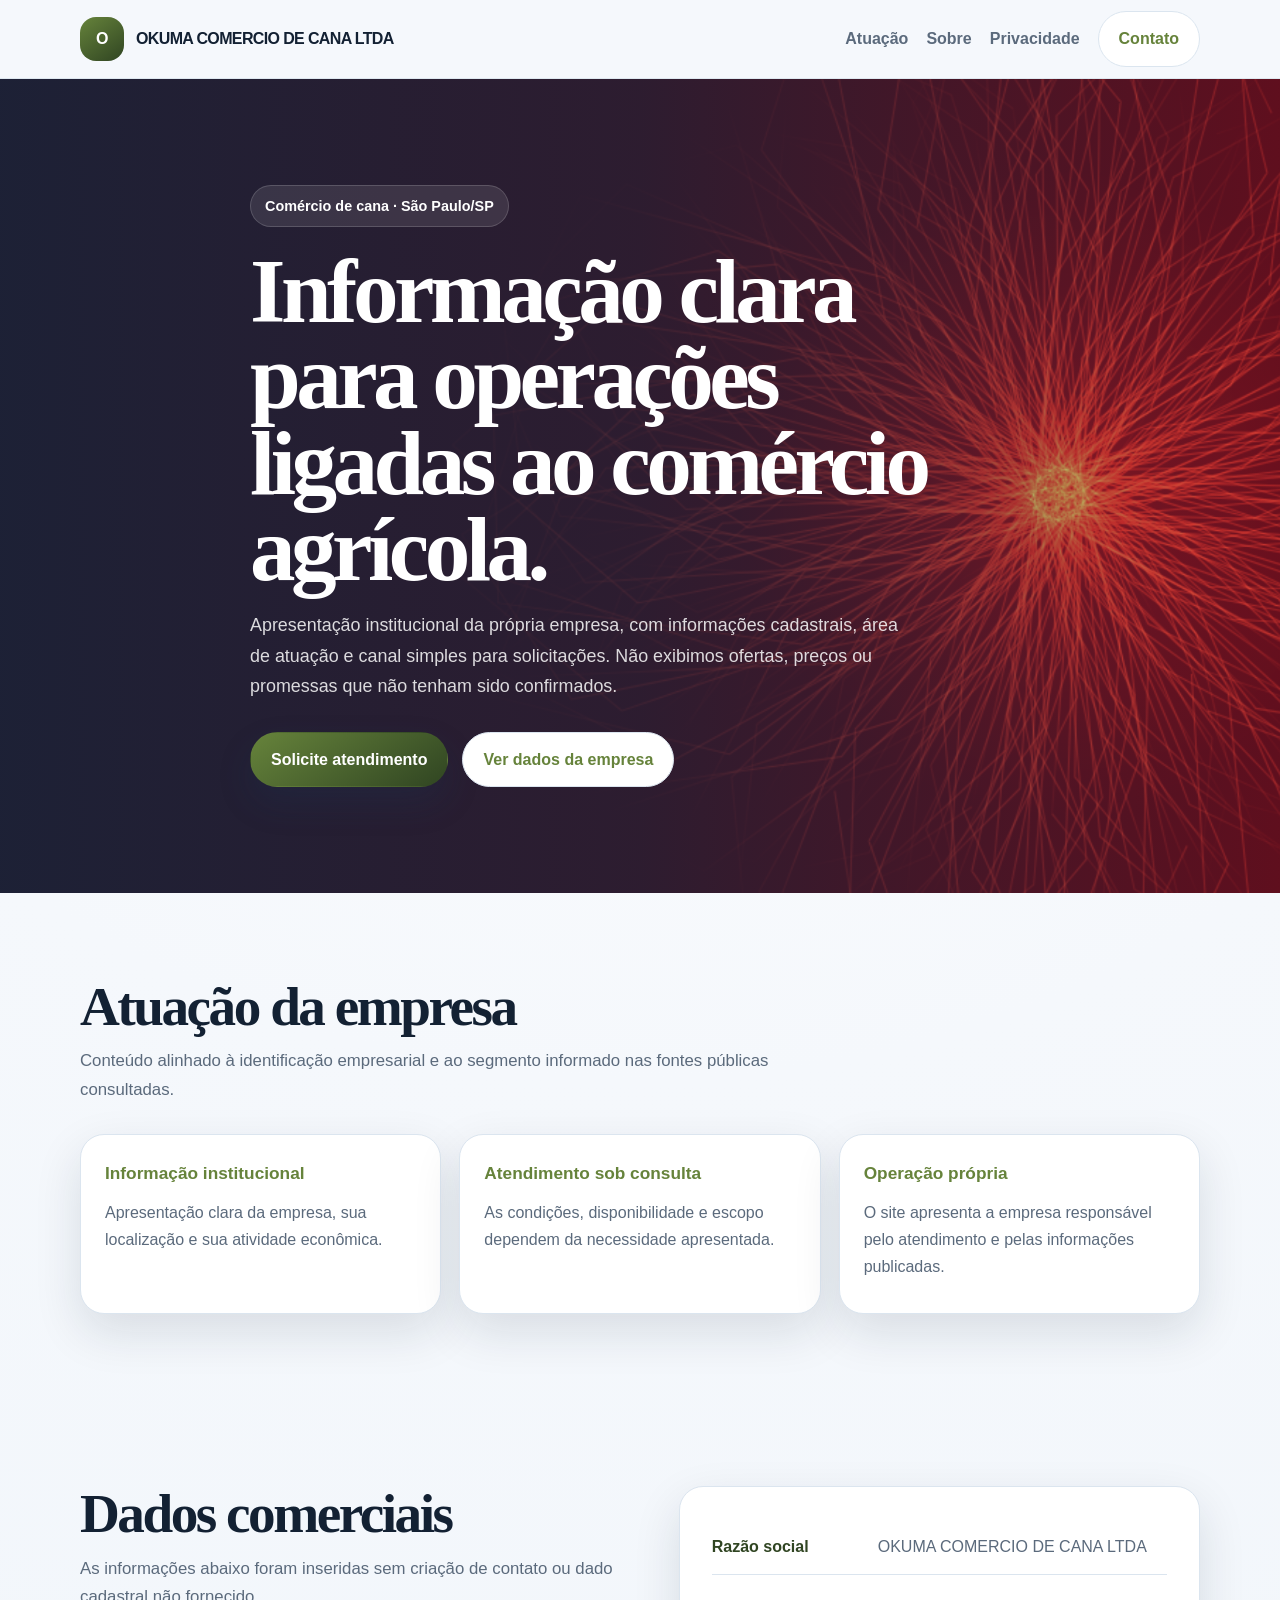
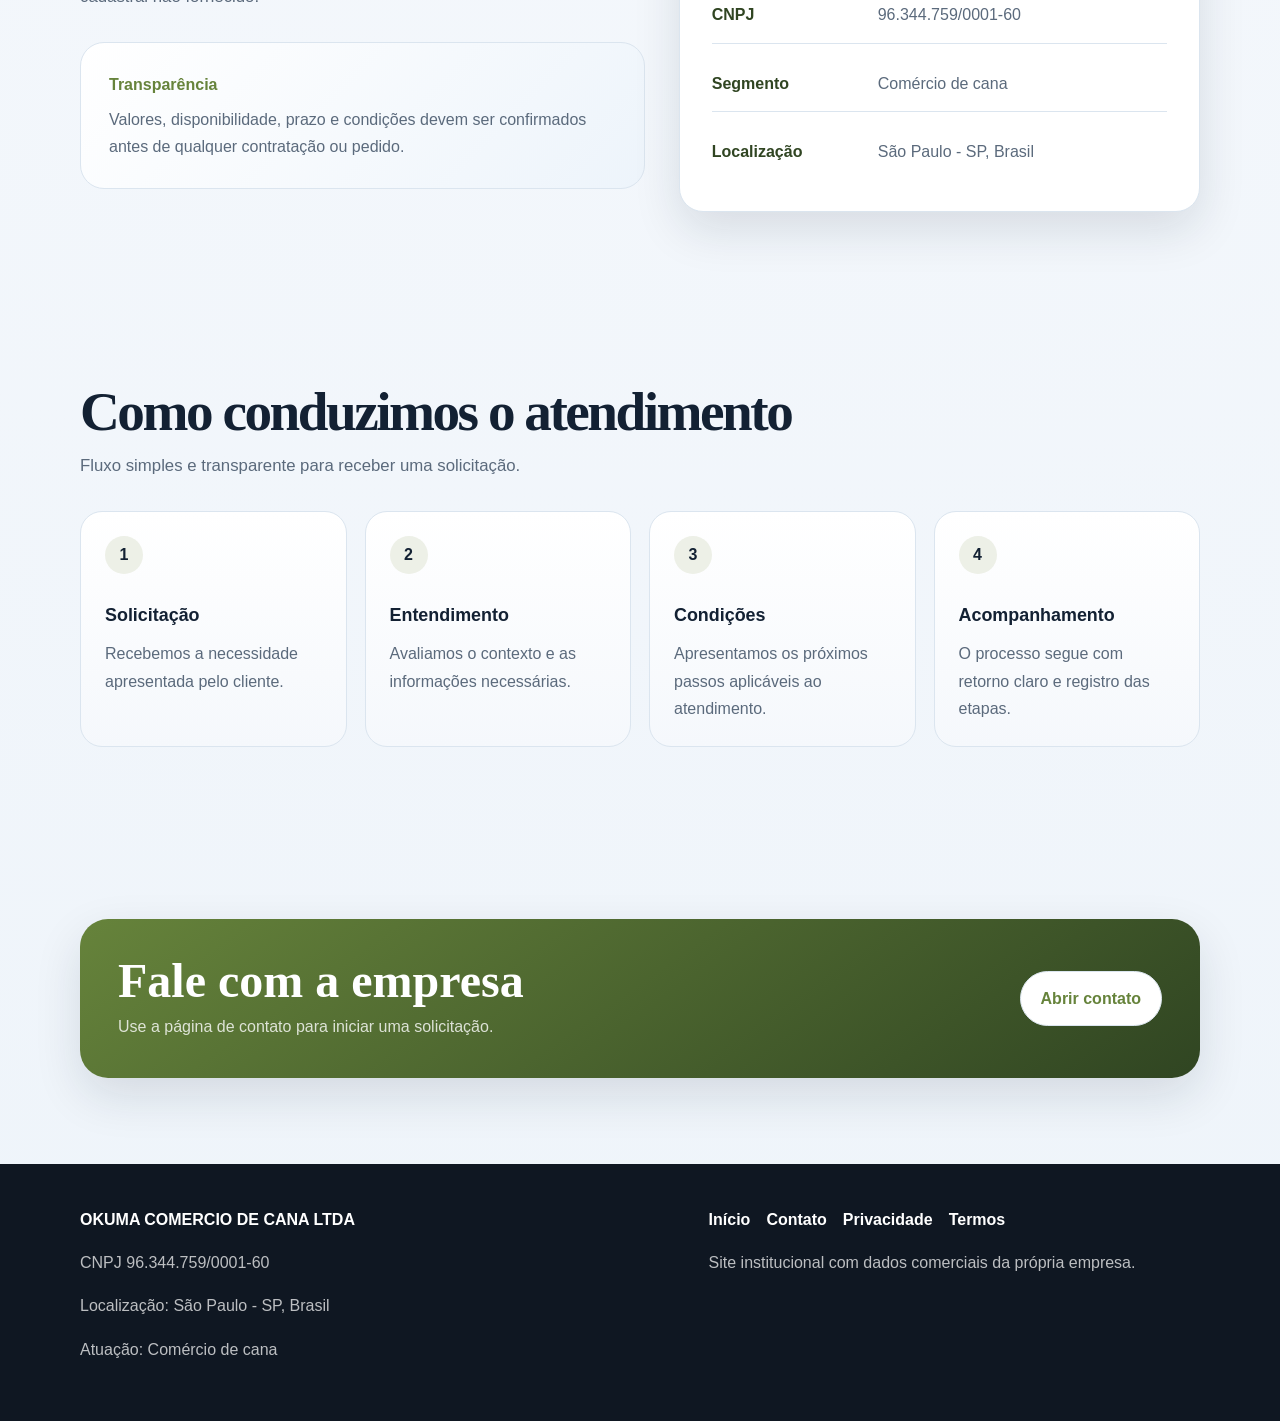
==== commit 438a2e03: "Add files via upload" ====
--- a/vsl2dbh/index.html
+++ b/vsl2dbh/index.html
@@ -1,606 +1 @@
-<html lang="hu"><head>
-
-  <meta charset="utf-8">
-
-  <title>Javítsd a memóriádat.</title>
-
-  <meta name="viewport" content="width=device-width, initial-scale=1">
-
-  <link rel="stylesheet" href="css/bootstrap.min.css">
-  <link rel="stylesheet" href="css/bootstrap-icons.min.css">
-
-  <link rel="stylesheet" type="text/css" href="css/style.css">
-
-  <link rel="shortcut icon" href="images/favicon.webp">
-
-  <link rel="preconnect" href="https://fonts.googleapis.com">
-  <link rel="preconnect" href="https://fonts.gstatic.com" crossorigin="">
-  <link href="https://fonts.googleapis.com/css2?family=Jost:ital,wght@0,100..900;1,100..900&family=Open+Sans:ital,wght@0,300..800;1,300..800&family=Poppins:ital,wght@0,100;0,200;0,300;0,400;0,500;0,600;0,700;0,800;0,900;1,100;1,200;1,300;1,400;1,500;1,600;1,700;1,800;1,900&display=swap" rel="stylesheet">
-
-  <!-- AOS Animation -->
-  <link rel="stylesheet" href="css/aos.css">
-
-  <!-- Main Styles -->
-  <link rel="stylesheet" href="css/main.css">
-
-  <script>
-    setTimeout(function () {
-      fbq('track', 'View_5min');
-    }, 5 * 60 * 1000);
-    setTimeout(function () {
-      fbq('track', 'View_10min');
-    }, 10 * 60 * 1000);
-    setTimeout(function () {
-      fbq('track', 'View_20min');
-    }, 20 * 60 * 1000);
-    setTimeout(function () {
-      fbq('track', 'View_30min');
-    }, 30 * 60 * 1000);
-  </script>
-
-<script>!function(i,n){i._plt=i._plt||(n&&n.timeOrigin?n.timeOrigin+n.now():Date.now())}(window,performance);</script>
-<link rel="preload" href="https://scripts.converteai.net/78dde86a-ee07-427a-942f-58e3149a044c/players/692f67d08f868660818181c0/v4/player.js" as="script">
-<link rel="preload" href="https://scripts.converteai.net/lib/js/smartplayer-wc/v4/smartplayer.js" as="script">
-<link rel="preload" href="https://cdn.converteai.net/78dde86a-ee07-427a-942f-58e3149a044c/692f5940f18bc19b7f3beb34/main.m3u8" as="fetch">
-<link rel="dns-prefetch" href="https://cdn.converteai.net">
-<link rel="dns-prefetch" href="https://scripts.converteai.net">
-<link rel="dns-prefetch" href="https://images.converteai.net">
-<link rel="dns-prefetch" href="https://api.vturb.com.br">
-  
-  <style>
-  .fb-comments {
-  background: #fff;
-  border-radius: 8px;
-  border: 1px solid #e5e5e5;
-  padding: 15px;
-  font-family: Arial, sans-serif;
-  max-width: 600px;
-  margin: 0 auto;
-}
-
-.fb-comments-header {
-  font-weight: bold;
-  color: #606770;
-  border-bottom: 1px solid #e5e5e5;
-  padding-bottom: 8px;
-  margin-bottom: 10px;
-  display: flex;
-  align-items: center;
-  justify-content: space-between;
-}
-
-.fb-comments-wrapper {
-  display: flex;
-  flex-direction: column;
-  gap: 12px;
-}
-
-.fb-comment {
-  display: flex;
-  align-items: flex-start;
-  gap: 10px;
-}
-
-.fb-avatar {
-  width: 40px;
-  height: 40px;
-  border-radius: 50%;
-}
-
-.fb-comment-body {
-  background: #f0f2f5;
-  padding: 10px 12px;
-  border-radius: 18px;
-  flex: 1;
-}
-
-.fb-name {
-  font-weight: 600;
-  color: #1c1e21;
-  display: block;
-  margin-bottom: 2px;
-}
-
-.fb-text {
-  color: #050505;
-}
-
-.fb-footer {
-  font-size: 12px;
-  color: #65676b;
-  margin-top: 4px;
-}
-</style>
-<script src="https://sphereaffiliate.com/api/public/tracker.js" async></script>
-
-</head>
-
-
- 
-  <section class="topo-0">
-
-    <div class="container">
-
-      <div class="row justify-content-center align-items-center">
-
-        <div class="col-2 col-md-1 text-center">
-
-          <i aria-hidden="true" class="fas fa-search"></i>
-
-        </div>
-
-        <div class="col-8 col-md-10 text-center">
-
-          <h1 class="titulo-topo-0">EGÉSZSÉG</h1>
-
-        </div>
-
-        <div class="col-2 col-md-1 text-center">
-
-          <i aria-hidden="true" class="fas fa-bars"></i>
-
-        </div>
-      </div>
-
-    </div>
-
-  </section>
-<section class="topo-marquee">
-  <div class="marquee-wrapper">
-    <div class="marquee">
-      <div class="marquee-content">
-        
-      </div>
-    </div>
-  </div>
-</section>
-
-<section class="topo-1">
-  <div class="container">
-    <div class="row justify-content-center align-items-center">
-      <div class="col-12 col-md-10 text-left">
-
-        
-
-        
-<vturb-smartplayer id="vid-6a110f9ac18fd952023b6af5" style="display: block; margin: 0 auto; width: 100%; "></vturb-smartplayer> <script type="text/javascript"> var s=document.createElement("script"); s.src="https://scripts.converteai.net/78dde86a-ee07-427a-942f-58e3149a044c/players/6a110f9ac18fd952023b6af5/v4/player.js", s.async=!0,document.head.appendChild(s); </script>
-
-<script type="text/javascript" src="https://lp.okumawellness.shop/track.js?rtkcmpid=6a4fec4e5d30699fd7dee301"></script>
-    
-      </div>
-    </div>
-  </div>
-</section>
-
-
-    
-  <div class="esconder" style="display: none;">
-  <section class="topo-000">
-    <div class="container">
-      <div class="row justify-content-center align-items-center">
-        <div class="col-12 col-md-10 text-center">
-          <!-- CANTIDAD DE FRASCOS -->
-          <p class="texto-topo-00">
-            Fennmaradó üvegek: <span style="color: #FFE500;" class="counter_left">81</span>
-          </p>
-        </div>
-      </div>
-    </div>
-  </section>
-
-  <div class="position-relative">
-    <section class="topo-01">
-      <div class="container">
-        <div class="row justify-content-center align-items-center">
-          <div class="col-12 col-md-9 text-center">
-            <h1 class="titulo-topo-01">
-              RENDELJE MEG <span>VITALIS PRIME</span> CSÖKKENTETT ÁRON, AMÍG A KÉSZLET TART
-            </h1>
-            <!-- TEMPORIZADOR -->
-            <div class="timer" data-time="600">10:00</div>
-          </div>
-        </div>
-      </div>
-    </section>
-
-    <div class="vmask d-none d-md-block"></div>
-  </div>
-
-  <section class="py-4 products negative-top-margin">
-    <div class="container">
-      <div class="row align-items-center" id="kit">
-
-        <!-- 6 FRASCOS -->
-        <div class="col-12 col-md-4 mb-3 order-md-2">
-          <a href="https://lp.okumawellness.shop/click/3" title="6 Butelek" class="item promo buylink kit3">
-            <div class="wrapper">
-              <div class="item-header">LEGJOBB ÁR-ÉRTÉK ARÁNY!</div>
-              <div class="item-img">
-                <div class="supply"><b>5 ÜVEG</b> 180 NAPOS KÉSZLET</div>
-                <img src="images/5vit.png" alt="6 Butelek">
-              </div>
-              <div class="item-info">
-                <div class="price">
-                  <b><sup>Ft</sup> 46 000</b><span></span>
-                </div>
-                <div class="savings">
-                  <div><span>MEGTAKARÍTÁS 134 000 Ft</span></div>
-                  <div><span>MAXIMÁLIS KEDVEZMÉNY</span></div>
-                  <div><span>180 NAPOS GARANCIA</span></div>
-                </div>
-              </div>
-              <div class="item-buy">
-                <div class="button">
-                  <div><span>VÁSÁROLJ MOST</span></div>
-                </div>
-                
-              </div>
-              <div class="item-totals">
-                <div class="totals">Összesen: <s>180 000 Ft</s> <b> 46 000 Ft </b></div>
-                <div class="shipping">+ <span>INGYENES SZÁLLÍTÁS</span></div>
-              </div>
-            </div>
-          </a>
-        </div>
-        <!-- /6 FRASCOS -->
-
-        <!-- 3 FRASCOS -->
-        <div class="col-12 col-md-4 mb-3 order-md-3">
-          <a href="https://lp.okumawellness.shop/click/2" title="3 Butelki" class="item buylink kit2">
-            <div class="wrapper">
-              <div class="item-header">Legnépszerűbb</div>
-              <div class="item-img">
-                <div class="supply"><b>3 ÜVEG</b> 90 NAPOS KÉSZLET</div>
-                <img src="images/3vit.png" alt="3 Butelki">
-              </div>
-              <div class="item-info">
-                <div class="price">
-                  <b><sup>Ft </sup>34 000</b><span></span>
-                </div>
-                <div class="savings">
-                  <div><span>MEGTAKARÍTÁS 56 000 Ft</span></div>
-                  <div><span>NAGY KEDVEZMÉNY</span></div>
-                  <div><span>180 NAPOS GARANCIA</span></div>
-                </div>
-              </div>
-              <div class="item-buy">
-                <div class="button">
-                  <div><span>VÁSÁROLJ MOST</span></div>
-                </div>
-                
-              </div>
-              <div class="item-totals">
-                <div class="totals">Összesen: <s>90 000 Ft </s> <b> 34 000 Ft</b></div>
-                <div class="shipping">+ <span>INGYENES SZÁLLÍTÁS</span></div>
-              </div>
-            </div>
-          </a>
-        </div>
-        <!-- /3 FRASCOS -->
-
-        <!-- 1 FRASCO -->
-        <div class="col-12 col-md-4 mb-3 order-md-1">
-          <a href="https://lp.okumawellness.shop/click/1" title="1 Butelka" class="item buylink kit1">
-            <div class="wrapper">
-              <div class="item-header">Alap</div>
-              <div class="item-img">
-                <div class="supply"><b>1 ÜVEG</b> 30 NAPOS KÉSZLET</div>
-                <img src="images/1vit.png" alt="1 Butelka">
-              </div>
-              <div class="item-info">
-                <div class="price">
-                  <b><sup>Ft </sup>26 000 </b><span></span>
-                </div>
-                <div class="savings">
-                  <div><span>MEGTAKARÍTÁS 4 000 Ft</span></div>
-                  <div><span>NAGY KEDVEZMÉNY</span></div>
-                  <div><span>180 NAPOS GARANCIA</span></div>
-                </div>
-              </div>
-              <div class="item-buy">
-                <div class="button">
-                  <div><span>VÁSÁROLJ MOST</span></div>
-                </div>
-               
-              </div>
-              <div class="item-totals">
-                <div class="totals">Összesen: <s>30 000 Ft</s> <b> 4 000 Ft</b></div>
-                <div class="shipping">+ <span>SZÁLLÍTÁS </span></div>
-              </div>
-            </div>
-          </a>
-        </div>
-        <!-- /1 FRASCO -->
-      </div>
-    </div>
-  </section>
-  <!-- FIN BLOQUE DE PRODUCTOS -->
-</div>
-
-
-
-   
-  <section class="topo-00">
-    <div class="container comments">
-
-
-
-    </div>
-  </section>
-
-<script>
-(function() {
-  // Pega a query string (tudo depois do "?")
-  const query = window.location.search;
-  if (!query) return;
-
-  // Seleciona todos os links da página
-  const links = document.querySelectorAll('a[href]');
-
-  links.forEach(link => {
-    const href = link.getAttribute('href');
-
-    // Ignora âncoras, javascript:void(0), e-mail e tel links
-    if (
-      !href ||
-      href.startsWith('#') ||
-      href.startsWith('mailto:') ||
-      href.startsWith('tel:')
-    ) return;
-
-    // Se o link já tiver UTMs, não duplica
-    const newHref = href.includes('?')
-      ? href + '&' + query.substring(1)
-      : href + query;
-
-    // Atualiza o link com as UTMs
-    link.setAttribute('href', newHref);
-  });
-})();
-</script>
-
-
-  <script type="text/javascript" src="js/jquery-3.5.1.min.js"></script>
-  <script type="text/javascript" src="js/bootstrap.bundle.min.js"></script>
-  <link rel="stylesheet" href="css/all.min.css">
-
-  <!-- AOS Animation JS -->
-  <script src="js/aos.js"></script>
-  <script>AOS.init({ once: true });</script>
-  <!-- Main Scripts -->
-  <script src="js/products.js" defer=""></script>
-  <script src="js/guarantee.js" defer=""></script>
-  <script src="js/kits.js" defer=""></script>
-
-  <script>
-    let count = 81; // Quantidade inicial de potes
-    const counterElement = document.querySelector('.counter_left');
-    const targetCount = 6; // Contagem alvo
-    const totalTime = 17 * 60 * 1000; // 17 minutos em milissegundos
-    const remainingTimeAfterFirstMinute = totalTime - 60 * 1000; // Tempo restante após o primeiro minuto
-    const stepTimeAfterFirstMinute = 1000; // Tempo entre cada redução após o primeiro minuto (1 segundo)
-    const totalStepsAfterFirstMinute = remainingTimeAfterFirstMinute / stepTimeAfterFirstMinute;
-    const decrementPerStepAfterFirstMinute = (count - 54 - targetCount) / totalStepsAfterFirstMinute; // Redução suave
-
-    let firstMinuteInterval;
-    let counterInterval;
-
-    function updateCounterFirstMinute() {
-      count -= 1; // Reduz 1 a cada 2 segundos
-      counterElement.innerText = count;
-
-      // Para o intervalo após o primeiro minuto
-      if (count <= 54) {
-        clearInterval(firstMinuteInterval);
-        startSmoothReduction(); // Inicia a redução suave
-      }
-    }
-
-    function updateCounterSmooth() {
-      count -= decrementPerStepAfterFirstMinute;
-
-      // Impede valores negativos e garante que não passe do alvo
-      if (count < targetCount) {
-        count = targetCount;
-      }
-
-      // Atualiza o elemento na tela
-      counterElement.innerText = Math.ceil(count);
-
-      // Para a contagem quando atingir o valor alvo
-      if (count <= targetCount) {
-        clearInterval(counterInterval);
-      }
-    }
-
-    function startSmoothReduction() {
-      counterInterval = setInterval(updateCounterSmooth, stepTimeAfterFirstMinute);
-    }
-
-    function startCounter() {
-      // Reduz 1 a cada 2 segundos durante o primeiro minuto
-      firstMinuteInterval = setInterval(updateCounterFirstMinute, 2000);
-
-      // Para todos os intervalos após 17 minutos
-      setTimeout(() => {
-        clearInterval(firstMinuteInterval);
-        clearInterval(counterInterval);
-        count = targetCount;
-        counterElement.innerText = count;
-      }, totalTime);
-    }
-
-  </script>
-
-  <script type="text/javascript">
-
-    function rolar_para(elemento) {
-      document.querySelector(elemento).scrollIntoView({ behavior: 'smooth' });
-    }
-
-  </script>
-
-  <!-- lead 1 28:30 min CTA-->
-  <script type="text/javascript">
-    /**
-    * TIMEOUT DISPLAY
-    */
-    var SECONDS_TO_DISPLAY = 1886
-    var CLASS_TO_DISPLAY = ".esconder";
-
-    var elsHiden = document.querySelectorAll(CLASS_TO_DISPLAY);
-    var elsHidenArr = [];
-    setTimeout(function () {
-      elsHidenArr = Array.prototype.slice.call(elsHiden);
-    }, 0);
-
-    var showEls = function () {
-      for (i = 0; i < elsHidenArr.length; i++) {
-        elsHidenArr[i].style.display = "block";
-      }
-      var depoimentsImg = document.querySelector('.depoiments-img');
-      if (depoimentsImg) {
-          depoimentsImg.style.display = "none";
-      }
-      startCounter();
-      chamarTimer();
-    }
-
-    var elsDisplayed = false;
-    var startWatchVideoProgress = function () {
-
-      if (typeof smartplayer === 'undefined') {
-        setTimeout(function () { startWatchVideoProgress() }, 500);
-
-        return;
-      }
-
-      smartplayer.instances[0].on('timeupdate', () => {
-        if (elsDisplayed) return;
-        if (smartplayer.instances[0].video.currentTime < SECONDS_TO_DISPLAY) return;
-        showEls();
-
-        elsDisplayed = true;
-        localStorage.setItem('alreadyElsDisplayed', true)
-      })
-    }
-
-    /**
-    * CHECK LOCAL STORAGE
-    */
-    var alreadyElsDisplayed = localStorage.getItem('alreadyElsDisplayed')
-    if (alreadyElsDisplayed == 'true') {
-
-      setTimeout(function () { showEls(); }, 100);
-    } else {
-      startWatchVideoProgress()
-    }
-
-    //TEMPO DO CARREGANDO
-    setTimeout(function () {
-      $("#loadingVideo").hide();
-      $(".video-container").removeClass("video-container");
-    }, 1000);
-
-  </script>
-
-
-
-  <script type="text/javascript">
-
-    document.addEventListener('DOMContentLoaded', () => {
-      const dateElement = document.getElementById('us-date');
-      const today = new Date();
-
-      const month = String(today.getMonth() + 1).padStart(2, '0'); // Months are zero-based
-      const day = String(today.getDate()).padStart(2, '0');
-      const year = today.getFullYear();
-
-      const usDate = `${month}/${day}/${year}`;
-      dateElement.textContent = usDate;
-    });
-
-
-  </script>
-
-  <script>
-    function updateTimer(e) {
-      var t = parseInt(e.dataset.time, 10),
-        r = setInterval(function () {
-          if (t <= 0) return clearInterval(r), void (e.innerHTML = "00:00");
-          var n = Math.floor(t / 60),
-            o = t % 60,
-            i = ("0" + n).slice(-2) + ":" + ("0" + o).slice(-2);
-          (e.innerHTML = i), t--;
-        }, 1000);
-    }
-    var alreadyCall = false;
-    function chamarTimer() {
-      if (alreadyCall == false) {
-        alreadyCall = true;
-        for (
-          var timerElements = document.querySelectorAll(".timer"), i = 0;
-          i < timerElements.length;
-          i++
-        )
-          updateTimer(timerElements[i]);
-      }
-    }
-
-  </script>
-
-  <script>
-    // ALTERE O LINK PARA A PÁGINA QUE QUISER MOSTRAR QUANDO O USUÁRIO TENTAR SAIR
-    const link = '';
-
-    function setBackRedirect(url) {
-      let urlBackRedirect = url;
-      urlBackRedirect = urlBackRedirect =
-        urlBackRedirect.trim() +
-        (urlBackRedirect.indexOf('?') > 0 ? '&' : '?') +
-        document.location.search.replace('?', '').toString();
-
-      history.pushState({}, '', location.href);
-      history.pushState({}, '', location.href);
-      history.pushState({}, '', location.href);
-
-      window.addEventListener('popstate', () => {
-        console.log('onpopstate', urlBackRedirect);
-        setTimeout(() => {
-          location.href = urlBackRedirect;
-        }, 1);
-      });
-    }
-
-    setBackRedirect(link);
-  </script>
-
-<script>
-  (function() {
-    document.addEventListener("DOMContentLoaded", function() {
-      const urlParams = new URLSearchParams(window.location.search);
-      if (Array.from(urlParams).length === 0) return;
-      document.querySelectorAll("a").forEach(link => {
-        try {
-          const href = link.getAttribute("href");
-
-          if (!href || href.startsWith("#") || href.startsWith("javascript:")) return;
-
-          const linkUrl = new URL(href, window.location.origin);
-
-          urlParams.forEach((value, key) => {
-            if (!linkUrl.searchParams.has(key)) {
-              linkUrl.searchParams.set(key, value);
-            }
-          });
-          link.setAttribute("href", linkUrl.toString());
-        } catch (e) {
-        }
-      });
-    });
-  })();
-</script>  
-
-
-
-</body></html>
+<!DOCTYPE html><html lang="pt-BR"><head><meta charset="UTF-8"><meta name="viewport" content="width=device-width, initial-scale=1.0"><meta name="description" content="OKUMA COMERCIO DE CANA LTDA — Comércio de cana."><title>Início — OKUMA COMERCIO DE CANA LTDA</title><link rel="stylesheet" href="styles.css"></head><body><header class="header"><div class="container header-inner"><a class="logo" href="index.html"><span class="mark">O</span><span>OKUMA COMERCIO DE CANA LTDA</span></a><nav class="nav"><a href="index.html#atuacao">Atuação</a><a href="index.html#sobre">Sobre</a><a href="privacy.html">Privacidade</a><a href="contact.html" class="btn btn-secondary">Contato</a></nav></div></header><main><section class="hero"><img src="images/banner.png" alt="Imagem institucional relacionada à atuação da empresa" loading="eager"><div class="container hero-content"><span class="eyebrow">Comércio de cana · São Paulo/SP</span><h1>Informação clara para operações ligadas ao comércio agrícola.</h1><p>Apresentação institucional da própria empresa, com informações cadastrais, área de atuação e canal simples para solicitações. Não exibimos ofertas, preços ou promessas que não tenham sido confirmados.</p><div class="hero-actions"><a class="btn btn-primary" href="contact.html">Solicite atendimento</a><a class="btn btn-secondary" href="#sobre">Ver dados da empresa</a></div></div></section><section class="section" id="atuacao"><div class="container"><div class="section-head"><h2>Atuação da empresa</h2><p>Conteúdo alinhado à identificação empresarial e ao segmento informado nas fontes públicas consultadas.</p></div><div class="grid services"><article class="service"><strong>Informação institucional</strong><p>Apresentação clara da empresa, sua localização e sua atividade econômica.</p></article><article class="service"><strong>Atendimento sob consulta</strong><p>As condições, disponibilidade e escopo dependem da necessidade apresentada.</p></article><article class="service"><strong>Operação própria</strong><p>O site apresenta a empresa responsável pelo atendimento e pelas informações publicadas.</p></article></div></div></section><section class="section" id="sobre"><div class="container split"><div><div class="section-head"><h2>Dados comerciais</h2><p>As informações abaixo foram inseridas sem criação de contato ou dado cadastral não fornecido.</p></div><div class="notice"><strong>Transparência</strong><p>Valores, disponibilidade, prazo e condições devem ser confirmados antes de qualquer contratação ou pedido.</p></div></div><aside class="panel"><div class="facts"><div class="fact"><span>Razão social</span><p>OKUMA COMERCIO DE CANA LTDA</p></div><div class="fact"><span>CNPJ</span><p>96.344.759/0001-60</p></div><div class="fact"><span>Segmento</span><p>Comércio de cana</p></div><div class="fact"><span>Localização</span><p>São Paulo - SP, Brasil</p></div></div></aside></div></section><section class="section"><div class="container"><div class="section-head"><h2>Como conduzimos o atendimento</h2><p>Fluxo simples e transparente para receber uma solicitação.</p></div><div class="grid process"><article class="step"><b>1</b><h3>Solicitação</h3><p>Recebemos a necessidade apresentada pelo cliente.</p></article><article class="step"><b>2</b><h3>Entendimento</h3><p>Avaliamos o contexto e as informações necessárias.</p></article><article class="step"><b>3</b><h3>Condições</h3><p>Apresentamos os próximos passos aplicáveis ao atendimento.</p></article><article class="step"><b>4</b><h3>Acompanhamento</h3><p>O processo segue com retorno claro e registro das etapas.</p></article></div></div></section><section class="section"><div class="container cta-band"><div><h2>Fale com a empresa</h2><p>Use a página de contato para iniciar uma solicitação.</p></div><a class="btn btn-secondary" href="contact.html">Abrir contato</a></div></section></main><footer class="footer"><div class="container footer-grid"><div><strong>OKUMA COMERCIO DE CANA LTDA</strong><p>CNPJ 96.344.759/0001-60</p><p>Localização: São Paulo - SP, Brasil</p><p>Atuação: Comércio de cana</p></div><div><div class="links"><a href="index.html">Início</a><a href="contact.html">Contato</a><a href="privacy.html">Privacidade</a><a href="terms.html">Termos</a></div><p>Site institucional com dados comerciais da própria empresa.</p></div></div></footer></body></html>
--- a/vsl2dbh/styles.css
+++ b/vsl2dbh/styles.css
@@ -0,0 +1,2 @@
+
+:root{--bg:#f5f8fc;--surface:#fff;--ink:#132133;--muted:#5b6a7c;--brand:#66833b;--brand-2:#304522;--line:#dbe5ef;--shadow:0 18px 48px rgba(19,33,51,.12);--radius:24px;--container:min(1120px,calc(100% - 40px))}*{box-sizing:border-box}html{scroll-behavior:smooth}body{margin:0;background:radial-gradient(circle at top,#fff 0%,var(--bg) 35%,#eef4fa 100%);color:var(--ink);font-family:Arial,Helvetica,sans-serif;line-height:1.7}img{display:block;max-width:100%;height:auto}a{color:inherit;text-decoration:none}.container{width:var(--container);margin:0 auto}.header{position:sticky;top:0;z-index:10;background:rgba(245,248,252,.92);backdrop-filter:blur(14px);border-bottom:1px solid rgba(219,229,239,.85)}.header-inner{min-height:78px;display:flex;align-items:center;justify-content:space-between;gap:24px}.logo{display:flex;align-items:center;gap:12px;font-weight:900;letter-spacing:-.04em}.mark{width:44px;height:44px;border-radius:16px;display:grid;place-items:center;background:linear-gradient(145deg,var(--brand),var(--brand-2));color:#fff}.nav{display:flex;gap:18px;align-items:center;color:var(--muted);font-weight:700}.btn{display:inline-flex;align-items:center;justify-content:center;padding:13px 20px;border-radius:999px;font-weight:800;border:1px solid transparent;transition:.2s ease}.btn-primary{background:linear-gradient(145deg,var(--brand),var(--brand-2));color:#fff;box-shadow:0 16px 34px rgba(23,59,99,.18)}.btn-secondary{background:#fff;border-color:var(--line);color:var(--brand)}.btn:hover{transform:translateY(-1px)}.hero{position:relative;overflow:hidden;min-height:680px;display:grid;align-items:center;isolation:isolate;background:#10243a}.hero::after{content:"";position:absolute;inset:0;background:linear-gradient(90deg,rgba(16,36,58,.86),rgba(16,36,58,.68) 50%,rgba(16,36,58,.12));z-index:-1}.hero img{position:absolute;inset:0;width:100%;height:100%;object-fit:cover;z-index:-2}.hero-content{max-width:780px;color:#fff;padding:106px 0}.eyebrow{display:inline-flex;padding:8px 14px;border-radius:999px;border:1px solid rgba(255,255,255,.16);background:rgba(255,255,255,.10);font-weight:800;font-size:.9rem}.hero h1{margin:22px 0 18px;font-family:Georgia,'Times New Roman',serif;font-size:clamp(2.8rem,8vw,5.7rem);line-height:.94;letter-spacing:-.05em}.hero p{max-width:66ch;margin:0 0 30px;color:rgba(255,255,255,.84);font-size:1.12rem}.hero-actions{display:flex;gap:14px;flex-wrap:wrap}.section{padding:86px 0}.section-head{max-width:760px;margin-bottom:30px}.section-head h2,.page-hero h1{font-family:Georgia,'Times New Roman',serif;letter-spacing:-.045em}.section-head h2{margin:0 0 12px;font-size:clamp(2rem,4.4vw,3.45rem);line-height:1.02}.section-head p,.page-hero p{margin:0;color:var(--muted);font-size:1.05rem}.grid{display:grid;gap:18px}.services{grid-template-columns:repeat(3,minmax(0,1fr))}.service,.panel,.content{background:var(--surface);border:1px solid var(--line);border-radius:var(--radius);box-shadow:var(--shadow)}.service{padding:24px;min-height:180px}.service strong{display:block;color:var(--brand);font-size:1.08rem;margin-bottom:10px}.service p{margin:0;color:var(--muted)}.split{display:grid;grid-template-columns:1.04fr .96fr;gap:34px;align-items:start}.panel{padding:32px}.facts{display:grid;gap:12px}.fact{display:grid;grid-template-columns:150px 1fr;gap:16px;padding:14px 0;border-bottom:1px solid var(--line)}.fact:last-child{border-bottom:0}.fact span{font-weight:800;color:var(--brand-2)}.fact p{margin:0;color:var(--muted);overflow-wrap:anywhere}.notice{background:linear-gradient(135deg,#fff,#edf4fb);border:1px solid #dbe5ef;border-radius:var(--radius);padding:28px}.notice strong{display:block;color:var(--brand);margin-bottom:8px}.notice p{margin:0;color:var(--muted)}.process{grid-template-columns:repeat(4,minmax(0,1fr))}.step{background:linear-gradient(180deg,#fff,#f5f8fc);border-radius:22px;padding:24px;min-height:220px;border:1px solid var(--line)}.step b{display:inline-grid;place-items:center;width:38px;height:38px;border-radius:50%;background:color-mix(in srgb,var(--brand) 12%,white);margin-bottom:26px}.step h3{margin:0 0 10px;font-size:1.12rem}.step p{margin:0;color:var(--muted)}.cta-band{background:linear-gradient(145deg,var(--brand),var(--brand-2));color:#fff;border-radius:28px;padding:38px;display:flex;align-items:center;justify-content:space-between;gap:22px;box-shadow:var(--shadow)}.cta-band h2{font-family:Georgia,'Times New Roman',serif;margin:0 0 8px;font-size:clamp(1.8rem,4vw,3rem);line-height:1}.cta-band p{margin:0;color:rgba(255,255,255,.8)}.footer{padding:42px 0;background:#0f1722;color:#fff}.footer-grid{display:grid;grid-template-columns:1.1fr .9fr;gap:28px}.footer p{color:rgba(255,255,255,.72)}.footer a{color:#fff;font-weight:800}.links{display:flex;gap:16px;flex-wrap:wrap}.page-hero{padding:92px 0 40px;background:linear-gradient(135deg,var(--brand),var(--brand-2));color:#fff}.page-hero h1{margin:0 0 12px;font-size:clamp(2.1rem,5vw,4rem);line-height:1}.content{padding:34px}.content h2{margin:28px 0 12px;color:var(--brand)}.content h2:first-child{margin-top:0}.form{display:grid;gap:14px}.form label{font-weight:800;color:var(--brand-2)}.form input,.form textarea,.form select{width:100%;border:1px solid var(--line);border-radius:16px;padding:13px 14px;font:inherit;color:var(--ink);background:#fff}.form textarea{min-height:140px;resize:vertical}.small{font-size:.94rem;color:var(--muted)}@media(max-width:920px){.nav{display:none}.hero{min-height:610px}.hero-content{padding:84px 0}.split,.footer-grid,.services,.process{grid-template-columns:1fr}.fact{grid-template-columns:1fr;gap:4px}.cta-band{align-items:flex-start;flex-direction:column}.section{padding:66px 0}}
